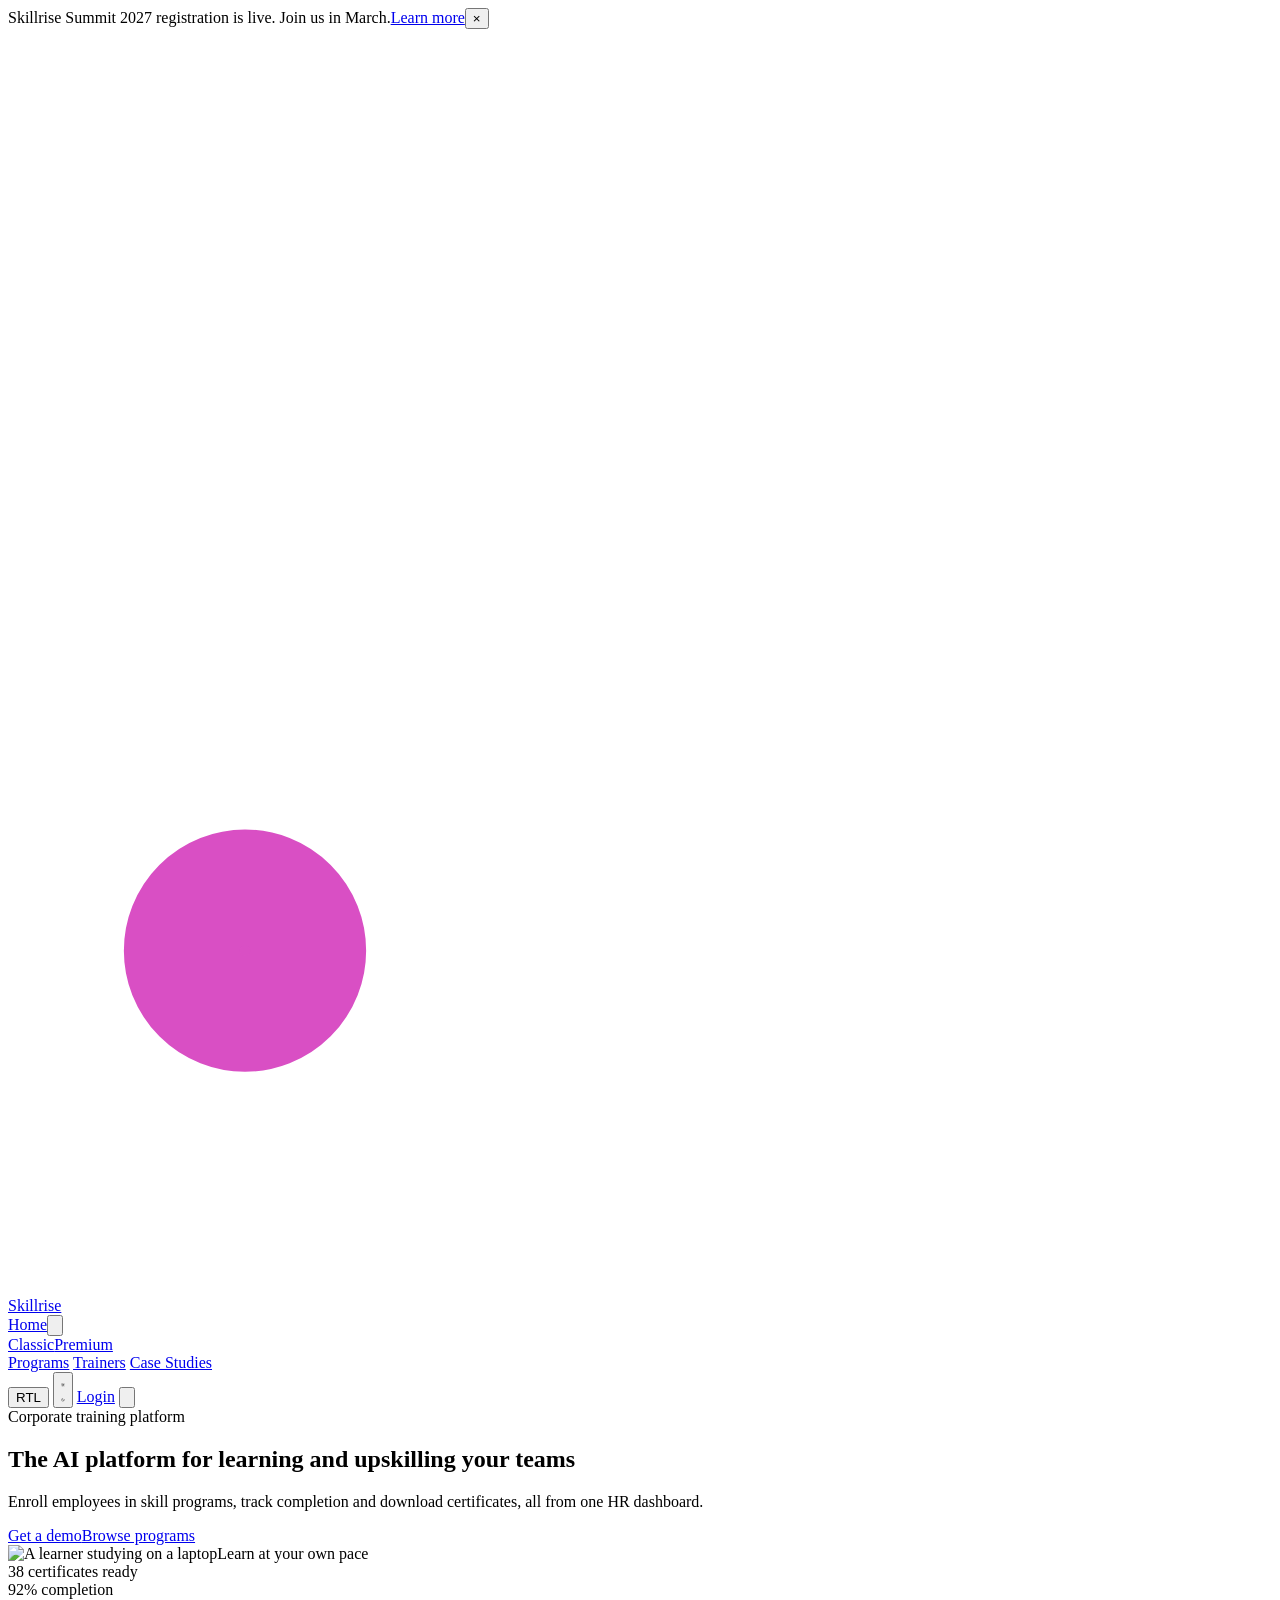
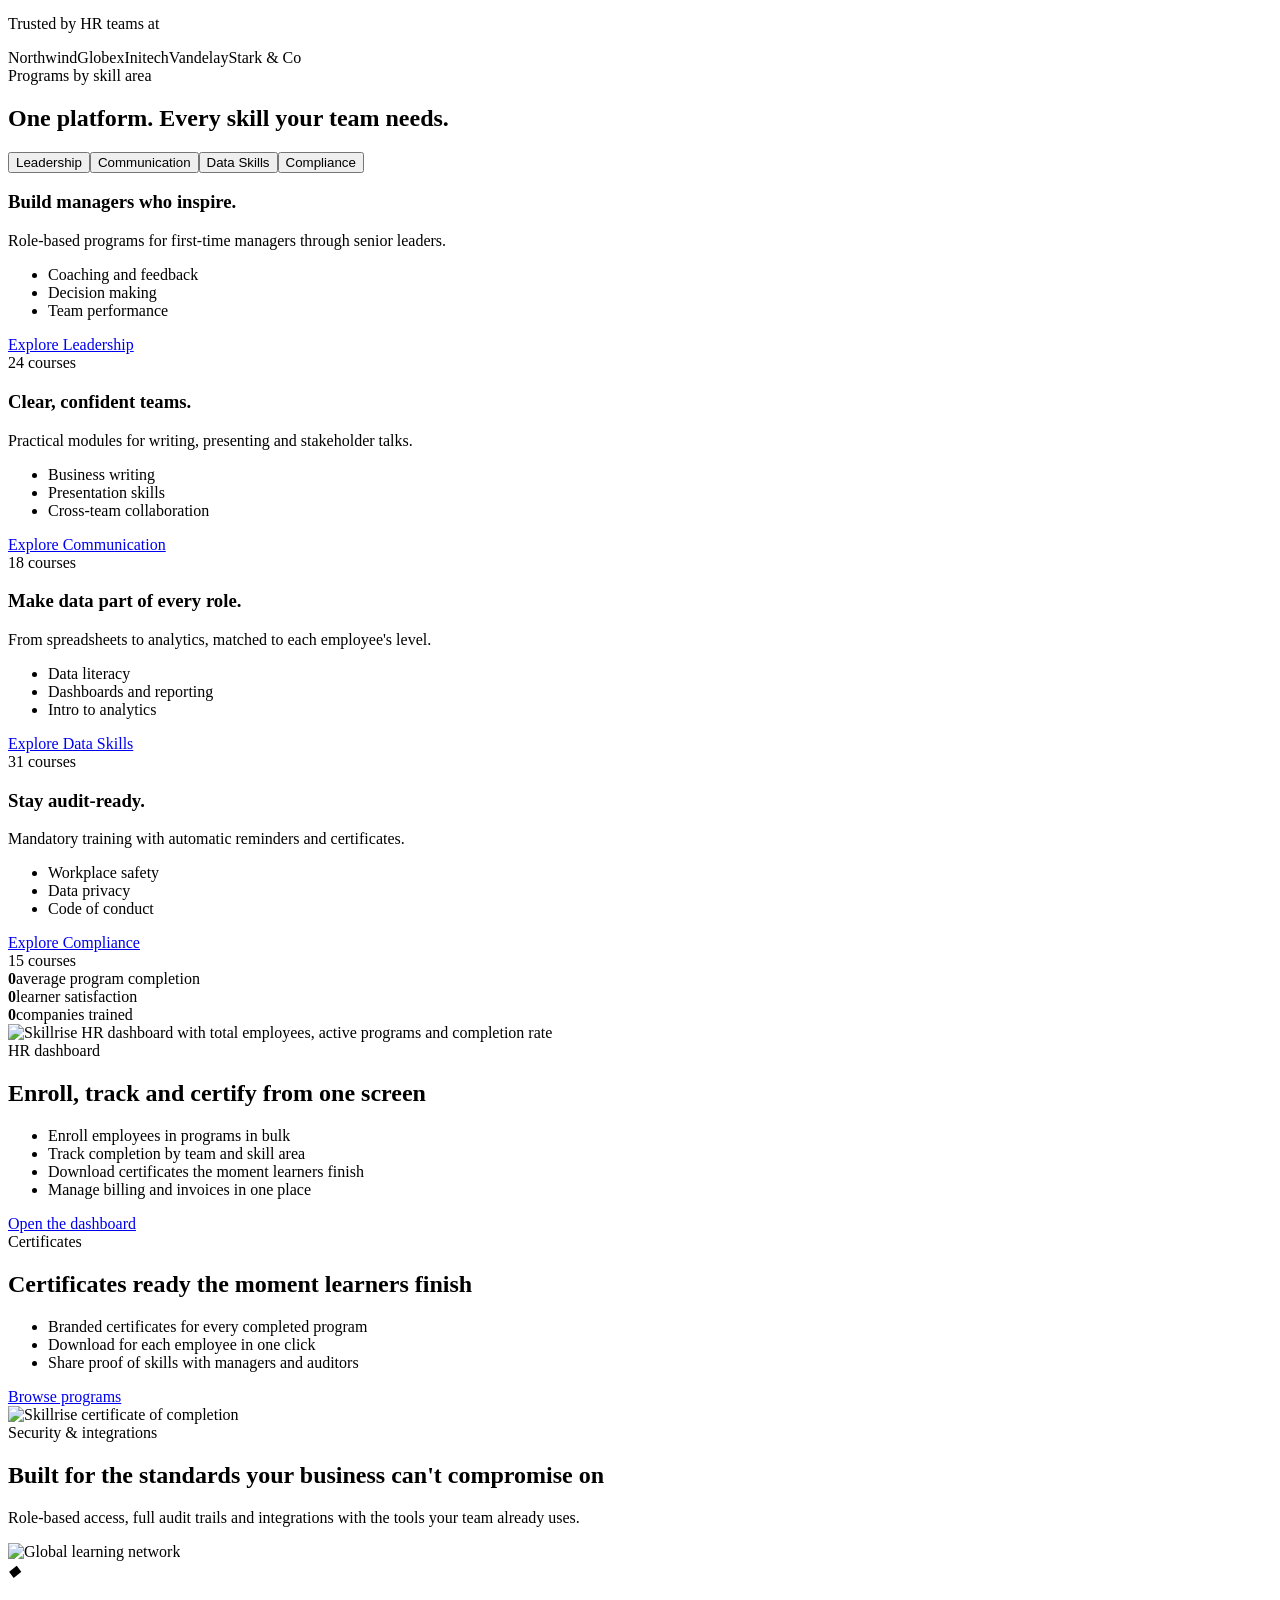
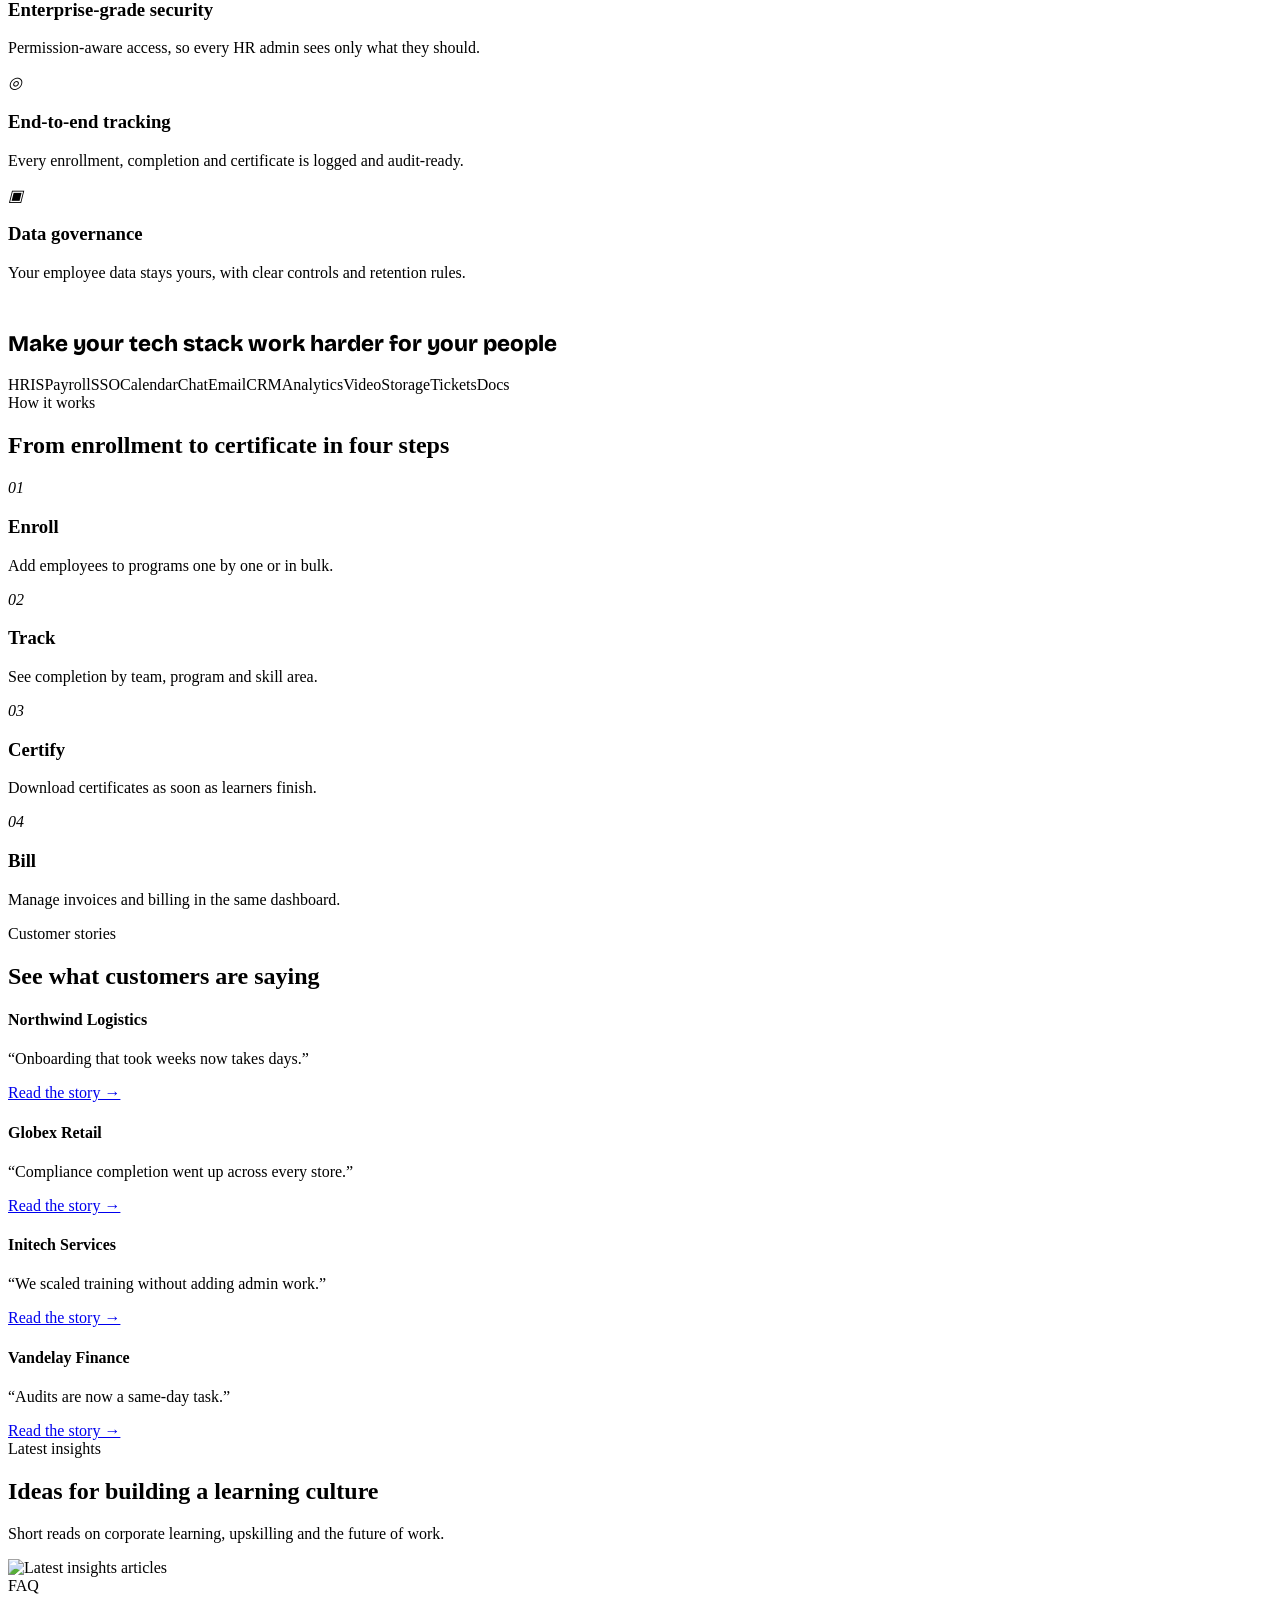
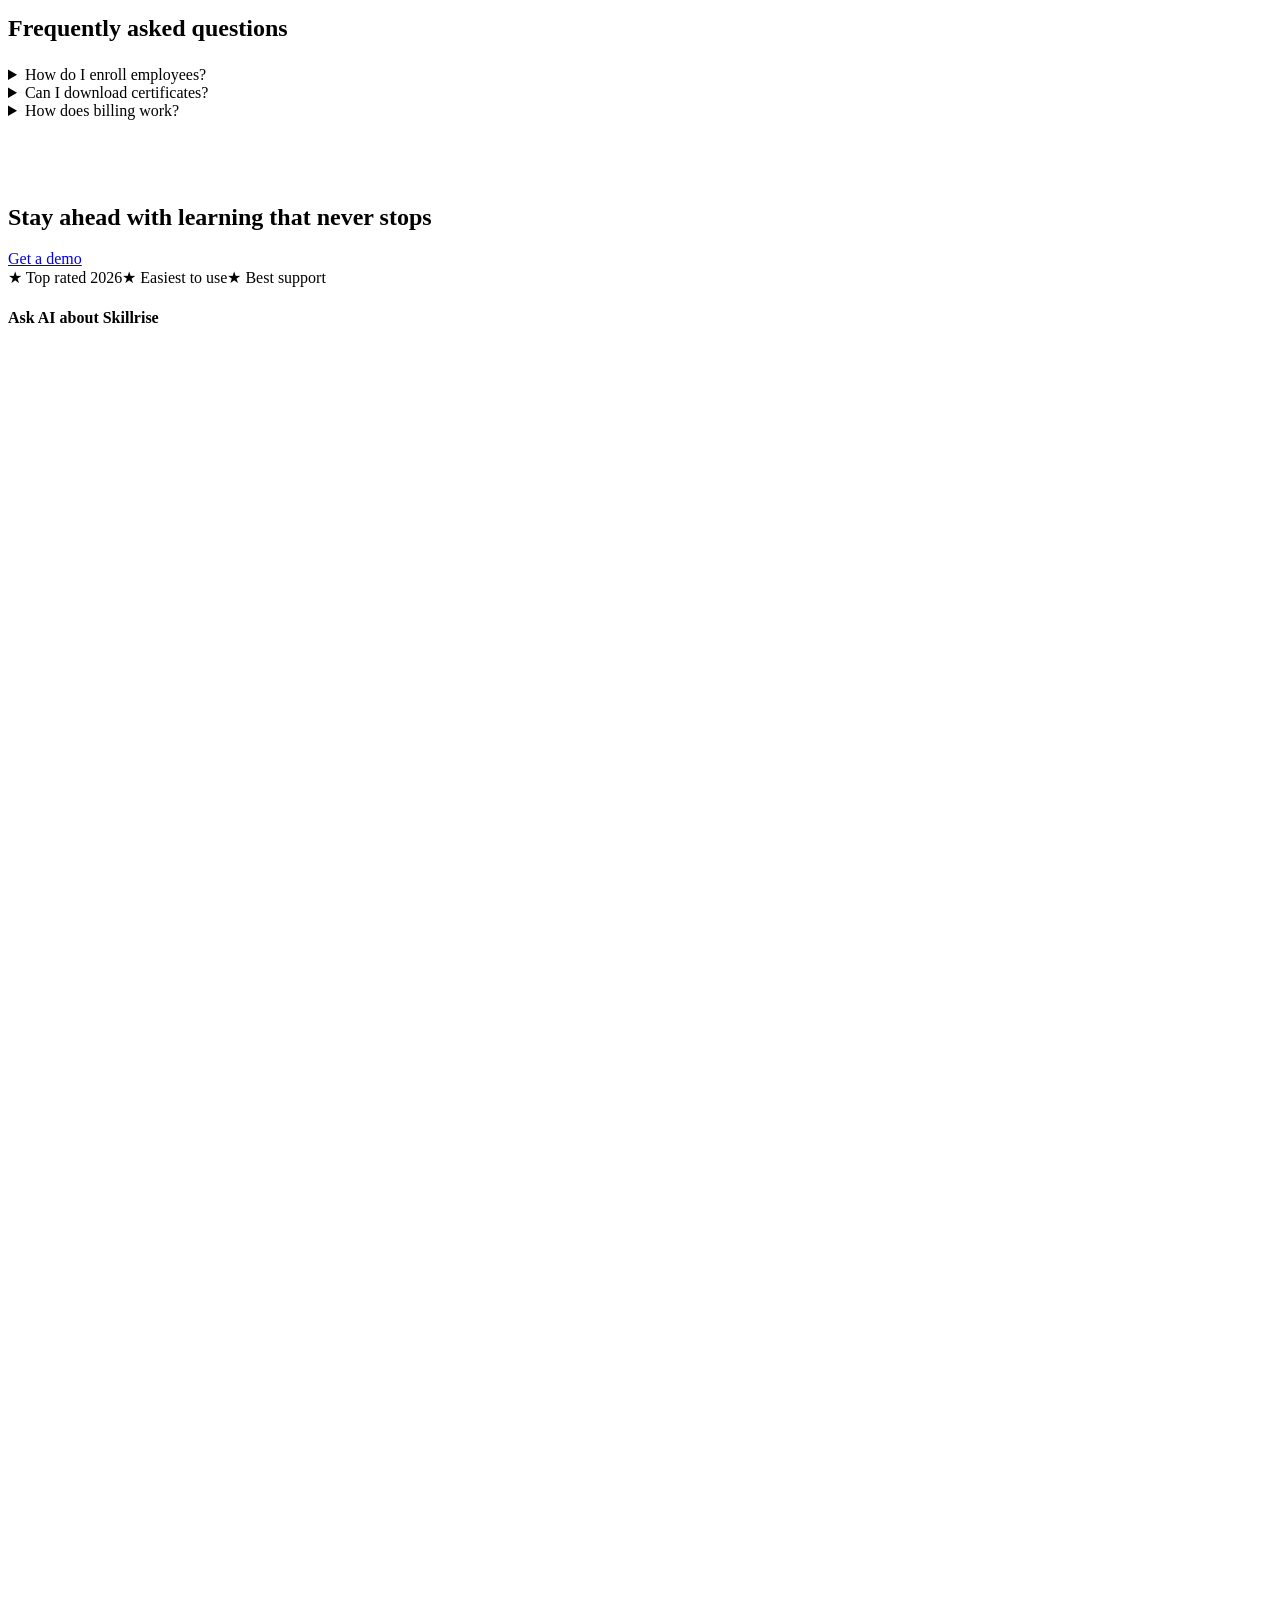
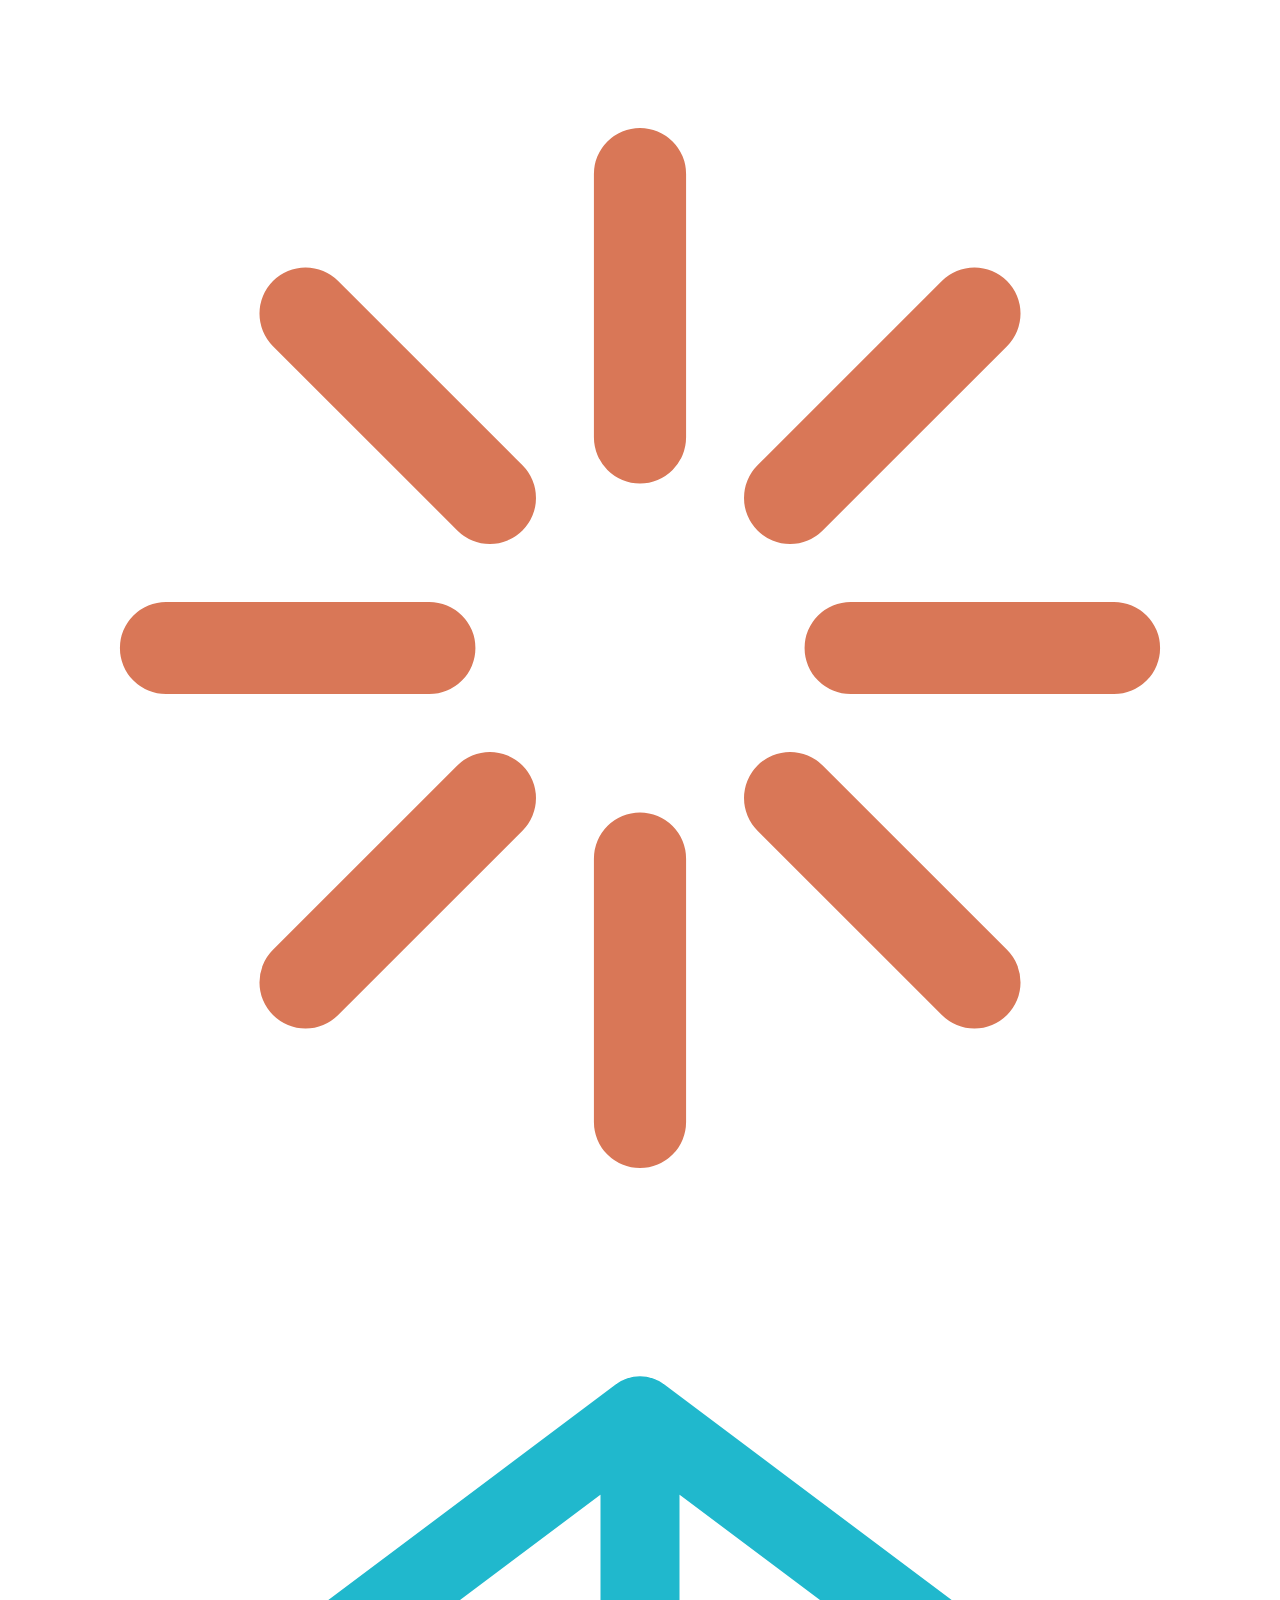
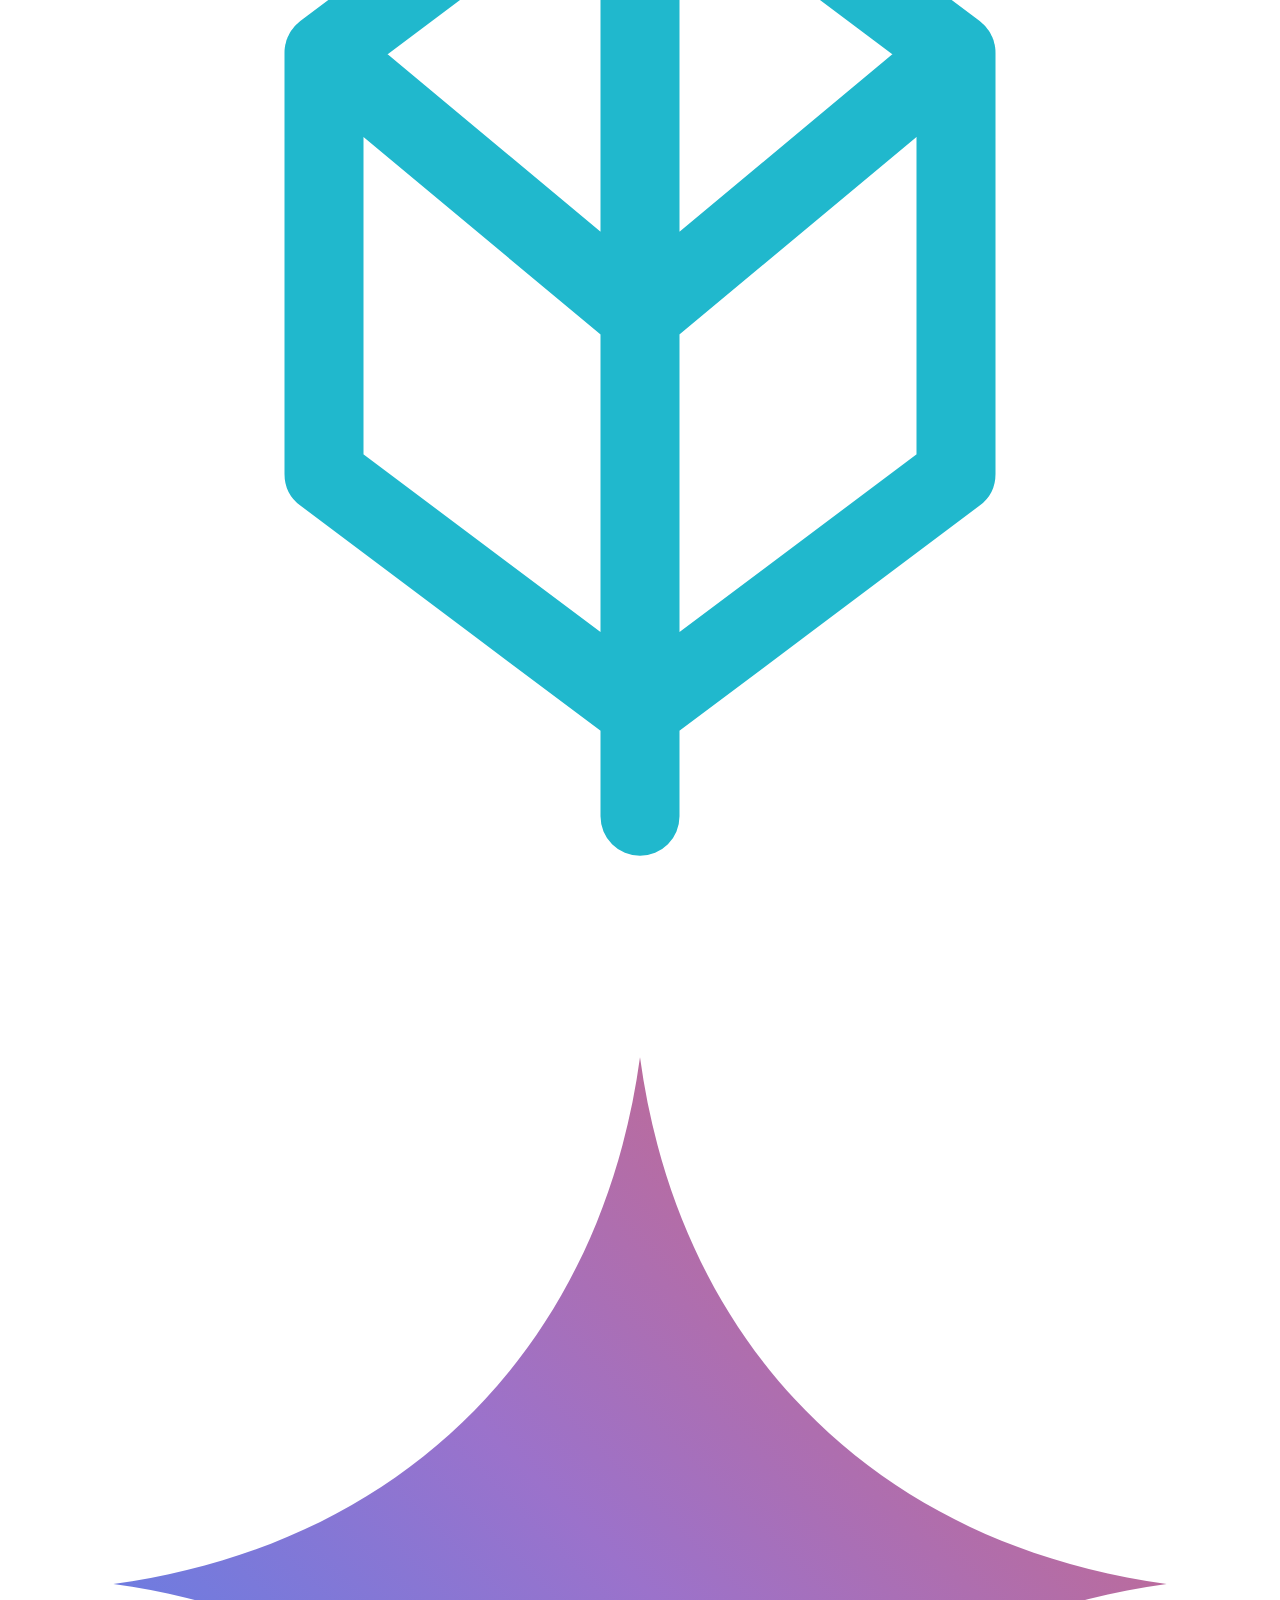
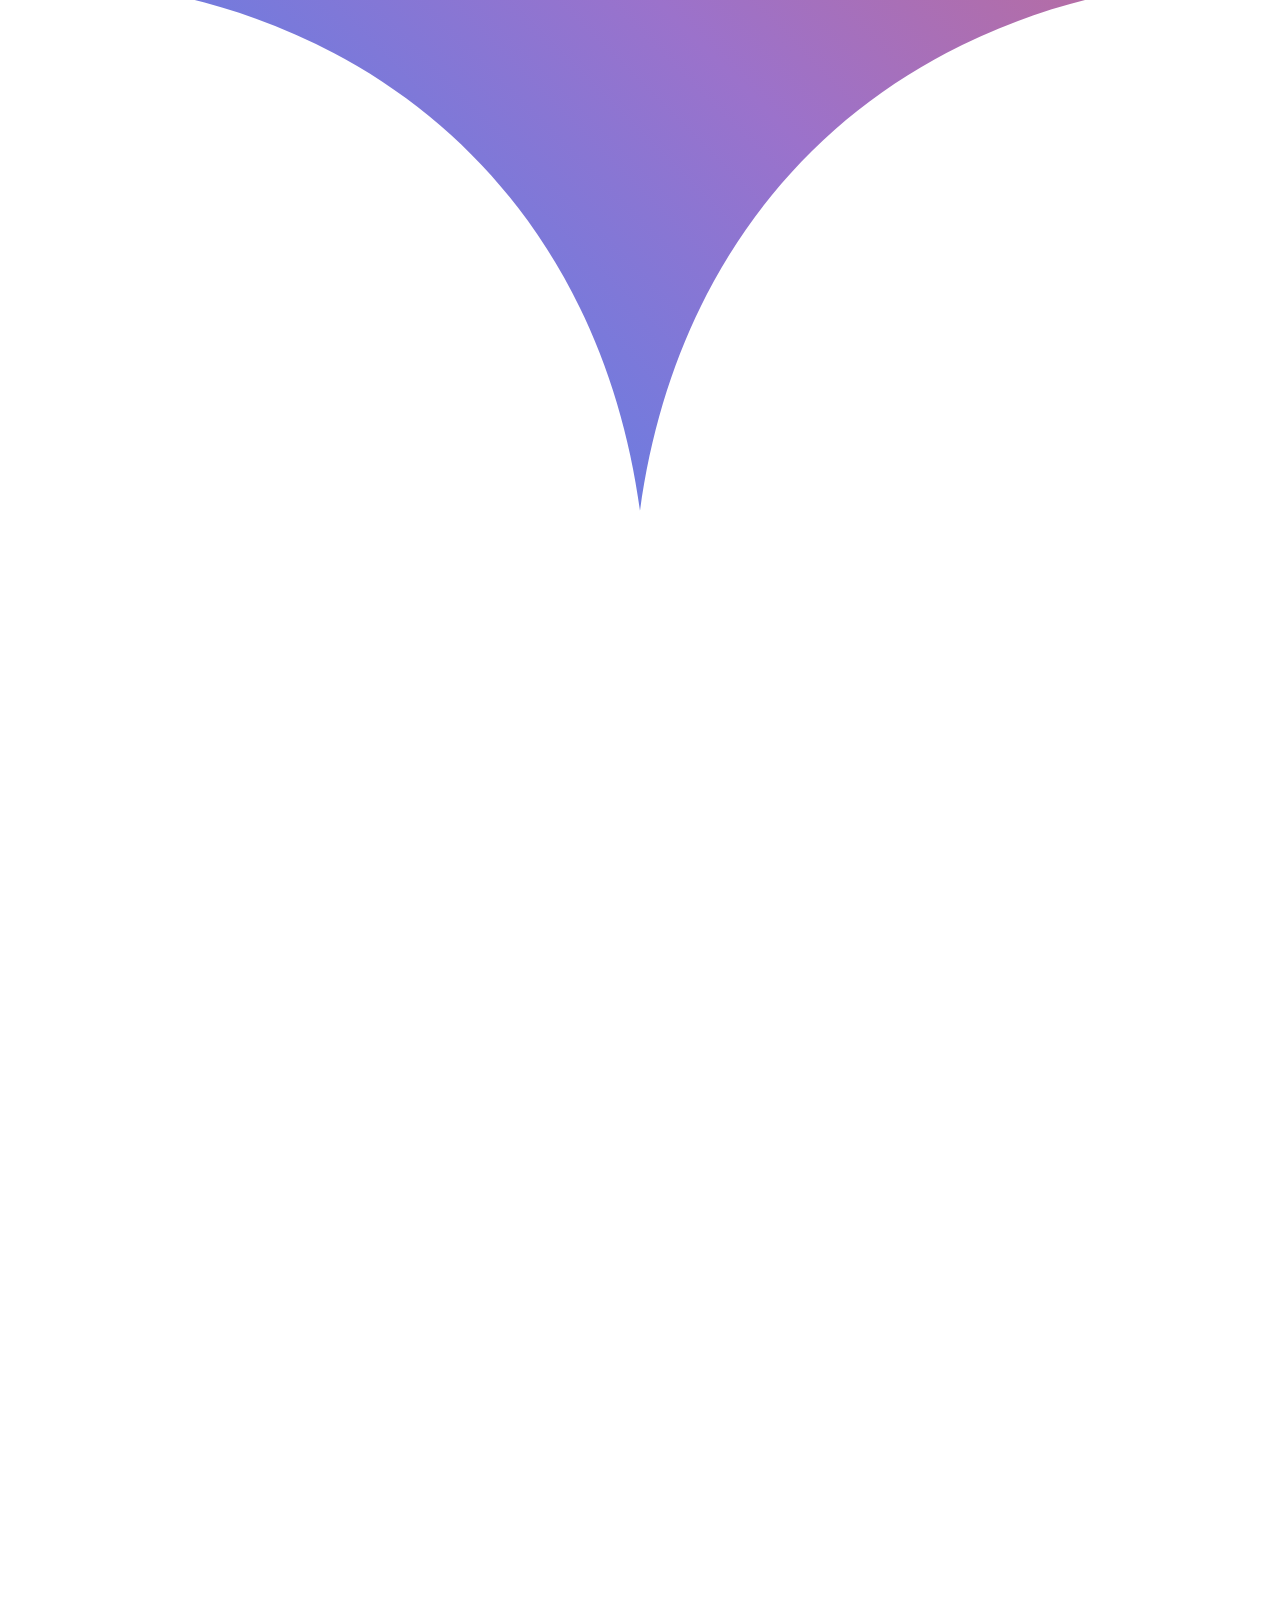
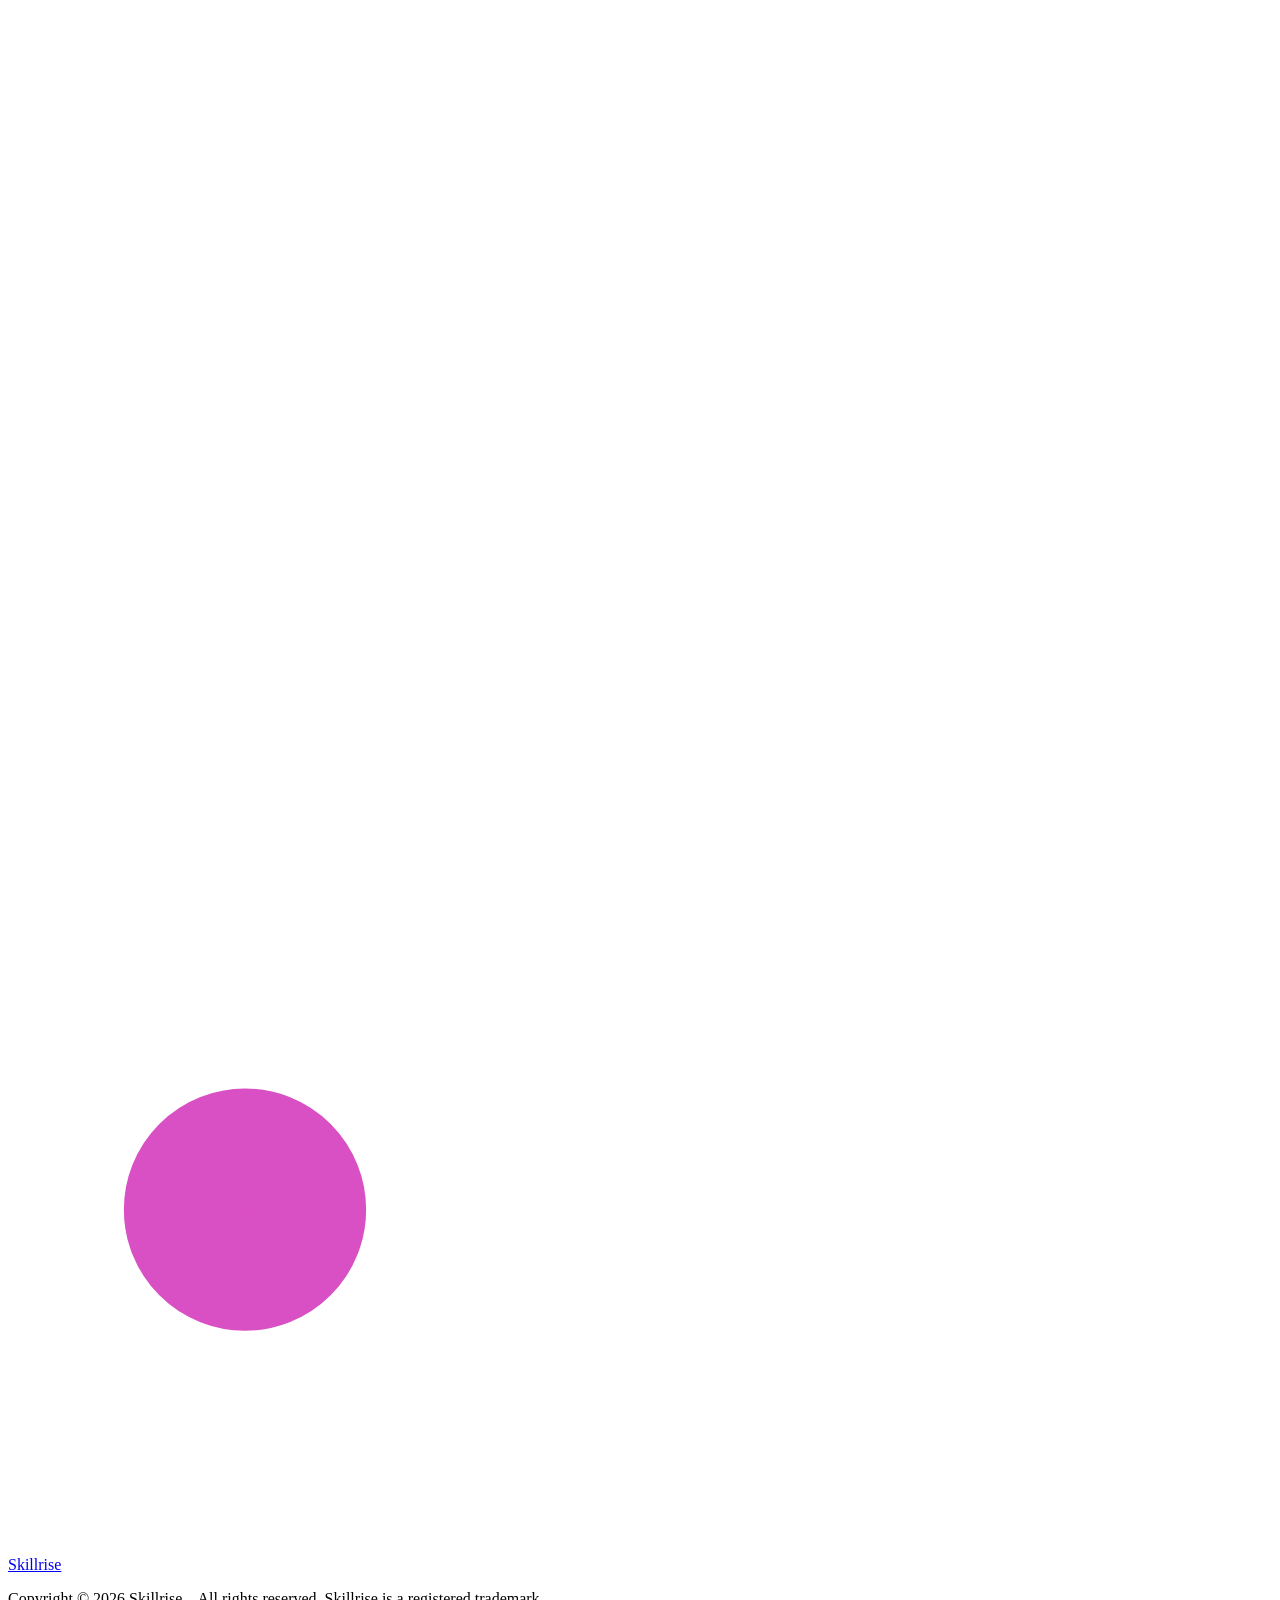
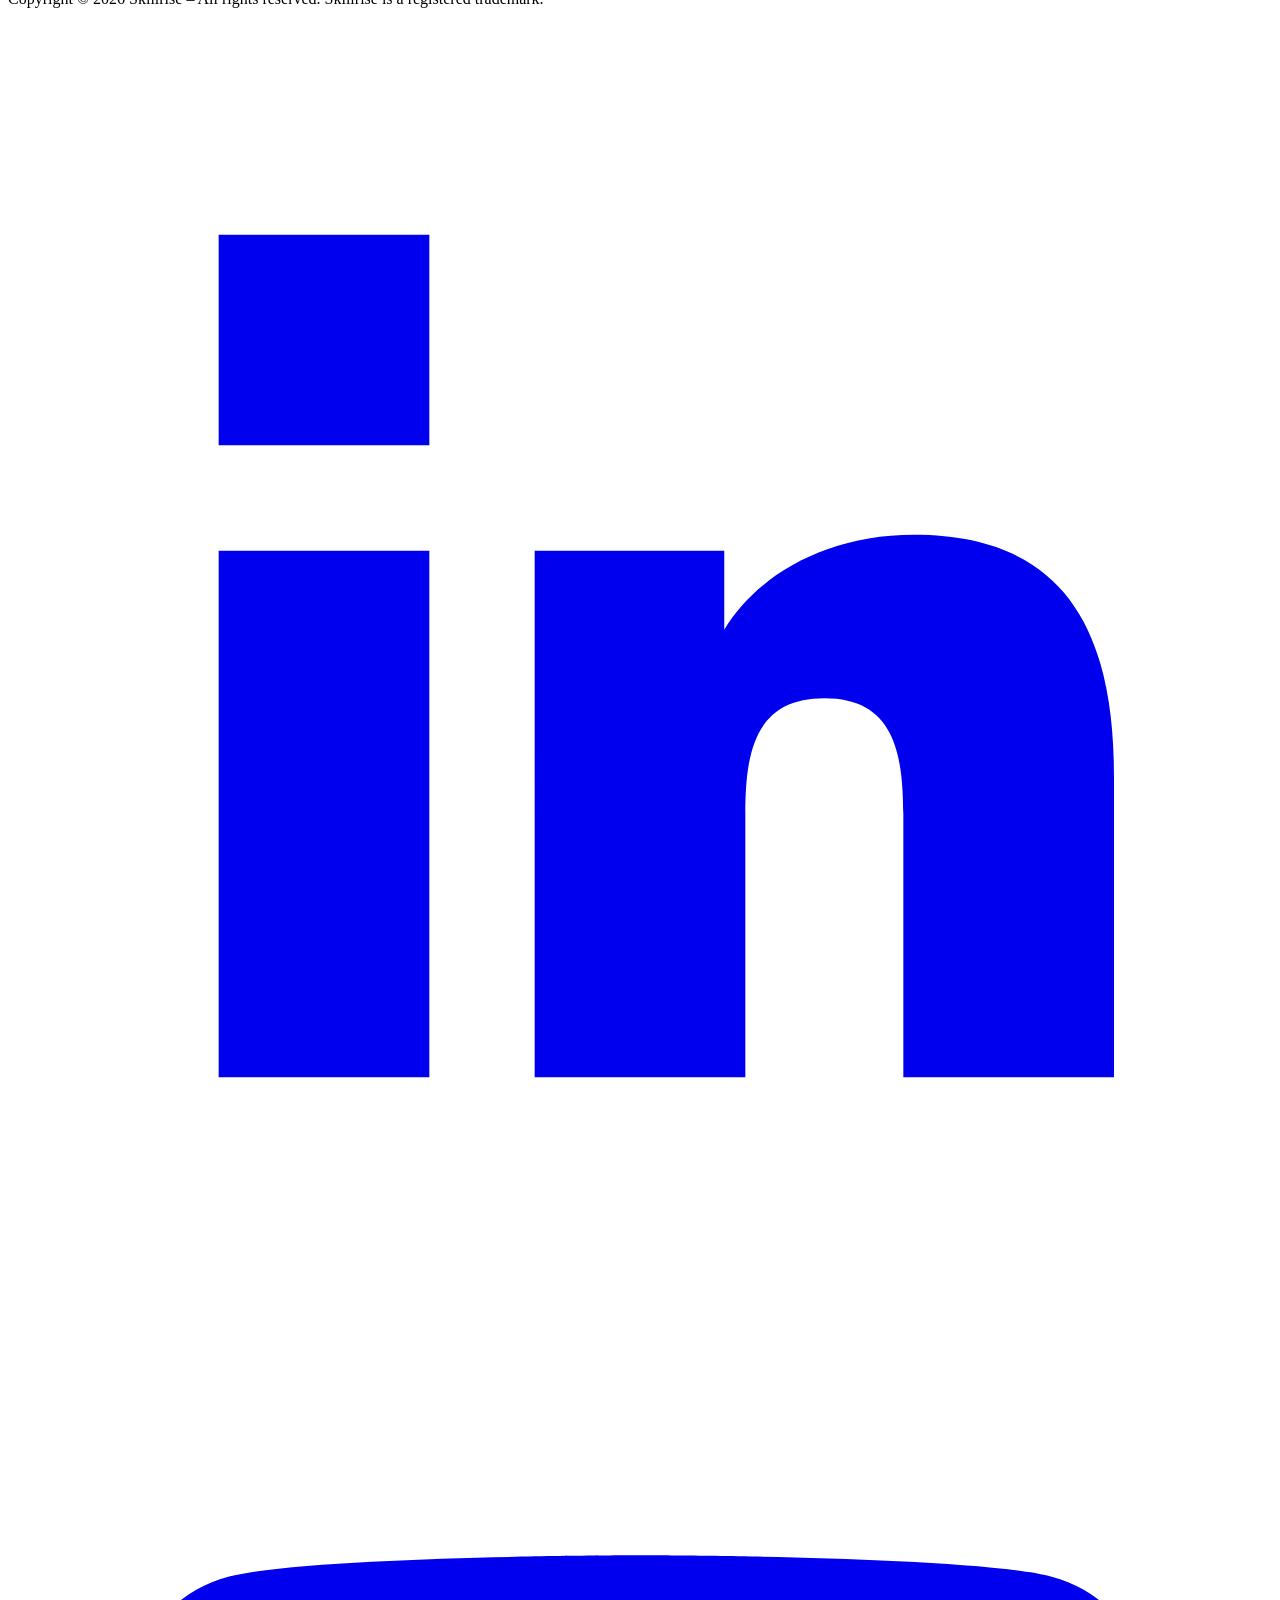
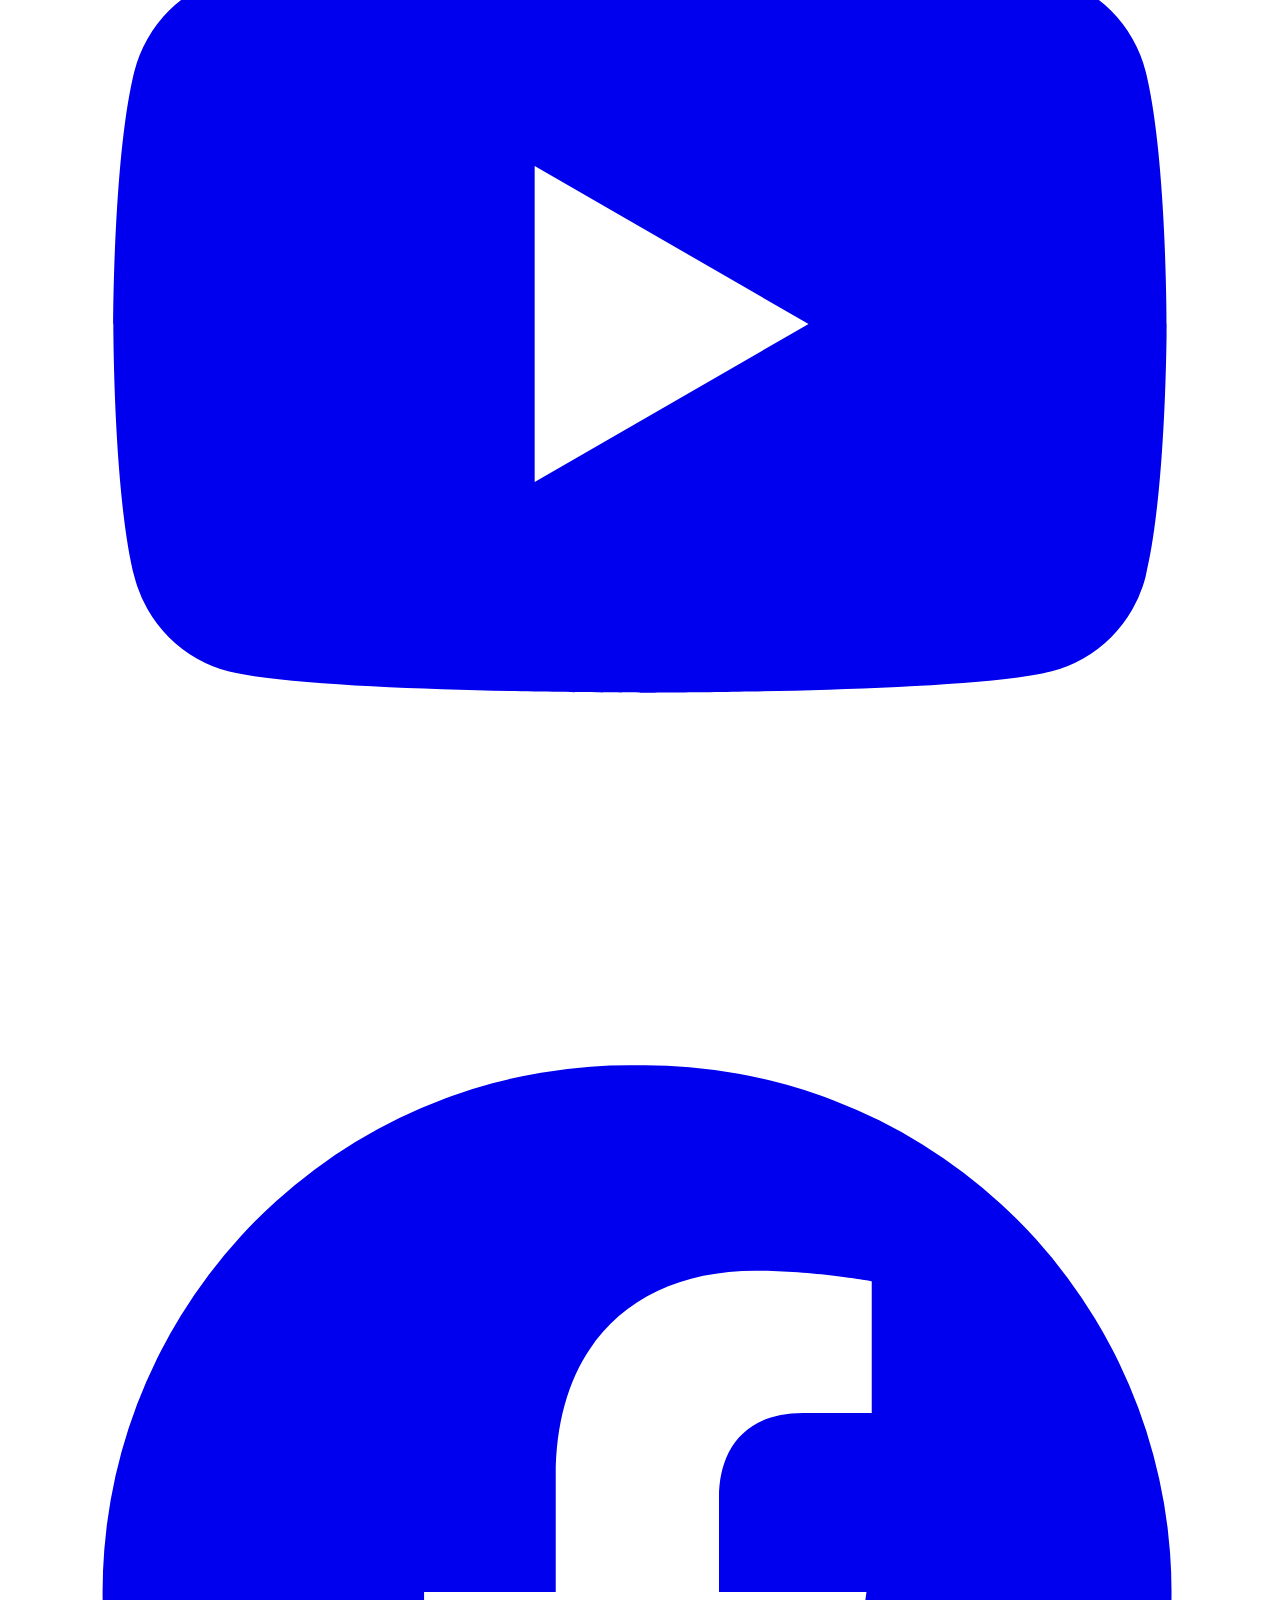
==== index.html @ c1cd97e8 "Add files via upload" ====
<!DOCTYPE html>
<html lang="en" dir="ltr">
<head>
<meta charset="utf-8">
<meta name="viewport" content="width=device-width, initial-scale=1, viewport-fit=cover">
<title>Skillrise – Classic</title>
<meta property="og:image" content="assets/img/skillrise-hero.jpg">
<meta property="og:title" content="Skillrise – Corporate training for HR teams">
<link href="https://fonts.googleapis.com/css2?family=Bricolage+Grotesque:wght@600;700;800&family=Figtree:wght@400;500;600;700&display=swap" rel="stylesheet">
<link rel="stylesheet" href="css/base.css">
<link rel="stylesheet" href="css/home1.css">
</head>
<body>
<div class="announce"><span>Skillrise Summit 2027 registration is live. Join us in March.</span><a href="#">Learn more</a><button aria-label="Dismiss announcement">×</button></div>
<header class="site-header">
  <div class="bar">
    <a class="brand" href="index.html" aria-label="Skillrise">
      <span class="logo"><svg viewBox="0 0 24 24" fill="none" stroke="#fff" stroke-width="2.4" stroke-linecap="round" stroke-linejoin="round" aria-hidden="true"><path d="M4 17l6-6 4 4 6-7M14.5 8H20v5.5"/><circle cx="4.5" cy="17.5" r="1.1" fill="#D94FC4" stroke="#D94FC4"/></svg></span>
      Skillrise
    </a>
    <nav id="nav" aria-label="Main">
      <div class="dd"><a href="index.html" aria-current="page">Home</a><button class="chev" id="ddBtn" aria-expanded="false" aria-controls="ddMenu" aria-label="Home pages"><svg viewBox="0 0 24 24" fill="none" stroke="currentColor" stroke-width="2" stroke-linecap="round" stroke-linejoin="round"><path d="M6 9l6 6 6-6"/></svg></button><div class="menu" id="ddMenu"><a href="index.html" aria-current="page">Classic</a><a href="premium.html">Premium</a></div></div>
      <a href="programs.html">Programs</a>
      <a href="trainers.html">Trainers</a>
      <a href="case-studies.html">Case Studies</a>
    </nav>
    <div class="tools">
      <button class="icon-btn" id="dir" aria-label="Toggle right-to-left layout">RTL</button>
      <button class="icon-btn" id="theme" aria-label="Toggle dark mode">
        <svg class="sun" viewBox="0 0 24 24" fill="none" stroke="currentColor" stroke-width="2" stroke-linecap="round"><circle cx="12" cy="12" r="4"/><path d="M12 2v2M12 20v2M4.9 4.9l1.4 1.4M17.7 17.7l1.4 1.4M2 12h2M20 12h2M4.9 19.1l1.4-1.4M17.7 6.3l1.4-1.4"/></svg>
        <svg class="moon" viewBox="0 0 24 24" fill="none" stroke="currentColor" stroke-width="2" stroke-linecap="round" stroke-linejoin="round"><path d="M21 12.8A9 9 0 1 1 11.2 3a7 7 0 0 0 9.8 9.8z"/></svg>
      </button>
      <a class="demo" href="login.html">Login</a>
      <button class="icon-btn menu-btn" id="menu" aria-label="Menu" aria-expanded="false"><svg viewBox="0 0 24 24" fill="none" stroke="currentColor" stroke-width="2" stroke-linecap="round"><path d="M4 7h16M4 12h16M4 17h16"/></svg></button>
    </div>
  </div>
</header>
<main class="h1" id="classic">
<section class="wrap hero">
 <div><span class="eyebrow reveal">Corporate training platform</span>
 <h1 class="h-title reveal" style="--d:.1s">The AI platform for learning and upskilling your teams</h1>
 <p class="h-sub reveal" style="--d:.2s">Enroll employees in skill programs, track completion and download certificates, all from one HR dashboard.</p>
 <div class="cta reveal" style="--d:.3s"><a class="demo" href="#demo">Get a demo</a><a class="btn-o" href="programs.html">Browse programs</a></div></div>
 <div class="art reveal" style="--d:.2s"><i class="orb o1"></i><i class="orb o2"></i>
  <div class="hframe"><img class="hero-img" src="assets/img/hero_learner.jpg" alt="A learner studying on a laptop" width="530" height="385"><span class="cap">Learn at your own pace</span></div><div class="chip">38 certificates ready</div><div class="chip c2">92% completion</div></div>
</section>
<section class="logos"><p>Trusted by HR teams at</p><div class="track"><span>Northwind</span><span>Globex</span><span>Initech</span><span>Vandelay</span><span>Stark & Co</span></div></section>
<section class="wrap sec" id="skills"><span class="eyebrow reveal">Programs by skill area</span><h2 class="h-title reveal">One platform. Every skill your team needs.</h2>
 <div class="tabs-h reveal" role="tablist"><button role="tab" aria-selected="true">Leadership</button><button role="tab" aria-selected="false">Communication</button><button role="tab" aria-selected="false">Data Skills</button><button role="tab" aria-selected="false">Compliance</button></div><div class="panel on" role="tabpanel"><div><h3>Build managers who inspire.</h3><p>Role-based programs for first-time managers through senior leaders.</p><ul><li>Coaching and feedback</li><li>Decision making</li><li>Team performance</li></ul><a class="btn-o" href="programs.html">Explore Leadership</a></div><div class="vis">24 courses</div></div><div class="panel" role="tabpanel"><div><h3>Clear, confident teams.</h3><p>Practical modules for writing, presenting and stakeholder talks.</p><ul><li>Business writing</li><li>Presentation skills</li><li>Cross-team collaboration</li></ul><a class="btn-o" href="programs.html">Explore Communication</a></div><div class="vis">18 courses</div></div><div class="panel" role="tabpanel"><div><h3>Make data part of every role.</h3><p>From spreadsheets to analytics, matched to each employee's level.</p><ul><li>Data literacy</li><li>Dashboards and reporting</li><li>Intro to analytics</li></ul><a class="btn-o" href="programs.html">Explore Data Skills</a></div><div class="vis">31 courses</div></div><div class="panel" role="tabpanel"><div><h3>Stay audit-ready.</h3><p>Mandatory training with automatic reminders and certificates.</p><ul><li>Workplace safety</li><li>Data privacy</li><li>Code of conduct</li></ul><a class="btn-o" href="programs.html">Explore Compliance</a></div><div class="vis">15 courses</div></div></section>
<section class="stats"><div class="wrap">
 <div class="stat reveal"><b data-count="92" data-suf="%">0</b><span>average program completion</span></div>
 <div class="stat reveal" style="--d:.1s"><b data-count="4.6" data-suf="/5">0</b><span>learner satisfaction</span></div>
 <div class="stat reveal" style="--d:.2s"><b data-count="1000" data-suf="+">0</b><span>companies trained</span></div></div></section>
<section class="wrap sec split"><div class="reveal"><img class="fig" src="assets/img/skillrise-hr-dashboard.jpg" alt="Skillrise HR dashboard with total employees, active programs and completion rate" width="777" height="380" loading="lazy"></div><div><span class="eyebrow reveal">HR dashboard</span><h2 class="h-title reveal">Enroll, track and certify from one screen</h2><div class="reveal"><ul class="ticks"><li>Enroll employees in programs in bulk</li><li>Track completion by team and skill area</li><li>Download certificates the moment learners finish</li><li>Manage billing and invoices in one place</li></ul><a class="btn-o" href="#login">Open the dashboard</a></div></div></section>
<section class="wrap sec split"><div><span class="eyebrow reveal">Certificates</span><h2 class="h-title reveal">Certificates ready the moment learners finish</h2><div class="reveal"><ul class="ticks"><li>Branded certificates for every completed program</li><li>Download for each employee in one click</li><li>Share proof of skills with managers and auditors</li></ul><a class="btn-o" href="#programs">Browse programs</a></div></div><div class="reveal" style="--d:.15s"><img class="fig" src="assets/img/completion-certificate.jpg" alt="Skillrise certificate of completion" width="397" height="252" loading="lazy"></div></section>
<section class="wrap sec"><div class="split"><div><span class="eyebrow reveal">Security &amp; integrations</span><h2 class="h-title reveal">Built for the standards your business can't compromise on</h2><p class="h-sub reveal">Role-based access, full audit trails and integrations with the tools your team already uses.</p></div><div class="reveal" style="--d:.15s"><img class="fig" src="assets/img/global-learning-network.jpg" alt="Global learning network" width="474" height="295" loading="lazy"></div></div>
<div class="feats"><div class="feat reveal"><i>◆</i><h3>Enterprise-grade security</h3><p>Permission-aware access, so every HR admin sees only what they should.</p></div><div class="feat reveal" style="--d:.1s"><i>◎</i><h3>End-to-end tracking</h3><p>Every enrollment, completion and certificate is logged and audit-ready.</p></div><div class="feat reveal" style="--d:.2s"><i>▣</i><h3>Data governance</h3><p>Your employee data stays yours, with clear controls and retention rules.</p></div></div>
<h3 class="reveal" style="margin-block:3rem 1.2rem;font:800 1.4rem 'Bricolage Grotesque',sans-serif">Make your tech stack work harder for your people</h3><div class="tiles"><span class="reveal" style="--d:0.0s">HRIS</span><span class="reveal" style="--d:0.05s">Payroll</span><span class="reveal" style="--d:0.1s">SSO</span><span class="reveal" style="--d:0.15000000000000002s">Calendar</span><span class="reveal" style="--d:0.2s">Chat</span><span class="reveal" style="--d:0.25s">Email</span><span class="reveal" style="--d:0.30000000000000004s">CRM</span><span class="reveal" style="--d:0.35000000000000003s">Analytics</span><span class="reveal" style="--d:0.4s">Video</span><span class="reveal" style="--d:0.45s">Storage</span><span class="reveal" style="--d:0.5s">Tickets</span><span class="reveal" style="--d:0.55s">Docs</span></div></section>
<section class="wrap sec"><span class="eyebrow reveal">How it works</span><h2 class="h-title reveal">From enrollment to certificate in four steps</h2><div class="steps"><div class="step reveal" style="--d:0.0s"><i>01</i><h3>Enroll</h3><p>Add employees to programs one by one or in bulk.</p></div><div class="step reveal" style="--d:0.1s"><i>02</i><h3>Track</h3><p>See completion by team, program and skill area.</p></div><div class="step reveal" style="--d:0.2s"><i>03</i><h3>Certify</h3><p>Download certificates as soon as learners finish.</p></div><div class="step reveal" style="--d:0.30000000000000004s"><i>04</i><h3>Bill</h3><p>Manage invoices and billing in the same dashboard.</p></div></div></section>
<section class="wrap sec"><span class="eyebrow reveal">Customer stories</span><h2 class="h-title reveal">See what customers are saying</h2><div class="stories reveal"><article tabindex="0" style="--a:#1B1B8F;--b:#7B2FE0"><h4>Northwind Logistics</h4><p>“Onboarding that took weeks now takes days.”</p><a href="case-studies.html">Read the story →</a></article><article tabindex="0" style="--a:#4A1884;--b:#D94FC4"><h4>Globex Retail</h4><p>“Compliance completion went up across every store.”</p><a href="case-studies.html">Read the story →</a></article><article tabindex="0" style="--a:#0B0B4A;--b:#1B1B8F"><h4>Initech Services</h4><p>“We scaled training without adding admin work.”</p><a href="case-studies.html">Read the story →</a></article><article tabindex="0" style="--a:#7B2FE0;--b:#D94FC4"><h4>Vandelay Finance</h4><p>“Audits are now a same-day task.”</p><a href="case-studies.html">Read the story →</a></article></div></section>
<section class="wrap sec split"><div><span class="eyebrow reveal">Latest insights</span><h2 class="h-title reveal">Ideas for building a learning culture</h2><p class="h-sub reveal">Short reads on corporate learning, upskilling and the future of work.</p></div><div class="reveal" style="--d:.15s"><img class="fig" src="assets/img/learning_insights.jpg" alt="Latest insights articles" width="488" height="260" loading="lazy"></div></section>
<section class="wrap" style="padding-block-end:4rem"><span class="eyebrow reveal">FAQ</span><h2 class="h-title reveal" style="margin-block-end:1.5rem">Frequently asked questions</h2><details class="reveal"><summary>How do I enroll employees?</summary><p>Choose a program, select people or upload a list, and they are enrolled instantly.</p></details><details class="reveal"><summary>Can I download certificates?</summary><p>Yes. Each completed program has a certificate you can download from the dashboard.</p></details><details class="reveal"><summary>How does billing work?</summary><p>Review invoices, payment details and usage under the billing section of your HR account.</p></details></section>
<section class="wrap"><div class="final reveal"><h2 class="h-title">Stay ahead with learning that never stops</h2><a class="demo" href="#demo">Get a demo</a><div class="badges"><span>★ Top rated 2026</span><span>★ Easiest to use</span><span>★ Best support</span></div></div></section>
</main>
<footer class="site-footer">
  <div class="ai">
    <h4>Ask AI about Skillrise</h4>
    <div>
      <a href="https://chatgpt.com/?q=Tell%20me%20about%20Skillrise%2C%20the%20corporate%20training%20platform%20for%20HR%20teams" target="_blank" rel="noopener" aria-label="Ask ChatGPT about Skillrise"><svg viewBox="0 0 48 48" fill="none" stroke="#fff" stroke-width="3" stroke-linejoin="round"><path d="M24 5l15 8.5v17L24 39 9 30.5v-17z"/><circle cx="24" cy="22" r="6"/></svg></a>
      <a href="https://claude.ai/new?q=Tell%20me%20about%20Skillrise%2C%20the%20corporate%20training%20platform%20for%20HR%20teams" target="_blank" rel="noopener" aria-label="Ask Claude about Skillrise"><svg viewBox="0 0 48 48" fill="none" stroke="#D97757" stroke-width="3.5" stroke-linecap="round"><path d="M24 6v10M24 32v10M6 24h10M32 24h10M11.3 11.3l7 7M29.7 29.7l7 7M36.7 11.3l-7 7M18.3 29.7l-7 7"/></svg></a>
      <a href="https://www.perplexity.ai/search?q=Tell%20me%20about%20Skillrise%2C%20the%20corporate%20training%20platform%20for%20HR%20teams" target="_blank" rel="noopener" aria-label="Ask Perplexity about Skillrise"><svg viewBox="0 0 48 48" fill="none" stroke="#20B8CD" stroke-width="3" stroke-linejoin="round" stroke-linecap="round"><path d="M24 5v38M12 14l12 10 12-10M12 14v16l12 9 12-9V14M12 14L24 5l12 9"/></svg></a>
      <a href="https://gemini.google.com/app" target="_blank" rel="noopener" aria-label="Ask Gemini about Skillrise"><svg viewBox="0 0 48 48"><defs><linearGradient id="gm" x1="0" y1="1" x2="1" y2="0"><stop offset="0" stop-color="#4285F4"/><stop offset=".5" stop-color="#9B72CB"/><stop offset="1" stop-color="#D96570"/></linearGradient></defs><path fill="url(#gm)" d="M24 4C25.5 15 33 22.5 44 24 33 25.5 25.5 33 24 44 22.5 33 15 25.5 4 24 15 22.5 22.5 15 24 4z"/></svg></a>
      <a href="https://grok.com/?q=Tell%20me%20about%20Skillrise%2C%20the%20corporate%20training%20platform%20for%20HR%20teams" target="_blank" rel="noopener" aria-label="Ask Grok about Skillrise"><svg viewBox="0 0 48 48" fill="none" stroke="#fff" stroke-width="3" stroke-linecap="round"><circle cx="24" cy="24" r="12"/><path d="M38 10L10 38"/></svg></a>
    </div>
  </div>
  <div class="foot">
    <div>
      <a class="brand" href="index.html" aria-label="Skillrise">
        <span class="logo"><svg viewBox="0 0 24 24" fill="none" stroke="#fff" stroke-width="2.4" stroke-linecap="round" stroke-linejoin="round" aria-hidden="true"><path d="M4 17l6-6 4 4 6-7M14.5 8H20v5.5"/><circle cx="4.5" cy="17.5" r="1.1" fill="#D94FC4" stroke="#D94FC4"/></svg></span>
        Skillrise
      </a>
      <p class="copy">Copyright © 2026 Skillrise – All rights reserved. Skillrise is a registered trademark.</p>
      <div class="social">
        <a href="#" aria-label="LinkedIn"><svg viewBox="0 0 24 24" fill="currentColor"><path d="M4 4h4v4H4zM4 10h4v10H4zM10 10h3.6v1.5c.6-1 1.9-1.8 3.6-1.8 3 0 3.8 2 3.8 4.6V20h-4v-5c0-1.2-.2-2.2-1.5-2.2S14 13.8 14 15v5h-4z"/></svg></a>
        <a href="#" aria-label="YouTube"><svg viewBox="0 0 24 24" fill="currentColor"><path d="M21.6 7.2a2.5 2.5 0 0 0-1.8-1.8C18.2 5 12 5 12 5s-6.2 0-7.8.4A2.5 2.5 0 0 0 2.4 7.2C2 8.8 2 12 2 12s0 3.2.4 4.8a2.5 2.5 0 0 0 1.8 1.8C5.8 19 12 19 12 19s6.2 0 7.8-.4a2.5 2.5 0 0 0 1.8-1.8c.4-1.6.4-4.8.4-4.8s0-3.2-.4-4.8zM10 15V9l5.2 3z"/></svg></a>
        <a href="#" aria-label="Facebook"><svg viewBox="0 0 24 24" fill="currentColor"><path d="M12 2a10 10 0 0 0-1.6 19.9v-7H7.9V12h2.5V9.8c0-2.5 1.5-3.9 3.8-3.9 1.1 0 2.2.2 2.2.2v2.5h-1.3c-1.2 0-1.6.8-1.6 1.6V12h2.8l-.4 2.9h-2.4v7A10 10 0 0 0 12 2z"/></svg></a>
        <a href="#" aria-label="Instagram"><svg viewBox="0 0 24 24" fill="currentColor"><rect x="3" y="3" width="18" height="18" rx="5" fill="none" stroke="currentColor" stroke-width="2"/><circle cx="12" cy="12" r="4" fill="none" stroke="currentColor" stroke-width="2"/><circle cx="17.5" cy="6.5" r="1.2"/></svg></a>
        <a href="#" aria-label="WhatsApp"><svg viewBox="0 0 24 24" fill="currentColor"><path d="M3.5 20.5l1.3-4.3A8.5 8.5 0 1 1 8 19.3z" fill="none" stroke="currentColor" stroke-width="2" stroke-linejoin="round"/><path d="M9 8.5c.3 2.8 2.7 5.2 5.5 5.5l1.2-1.3-2-1-.8.7c-.9-.4-1.6-1.1-2-2l.7-.8-1-2z"/></svg></a>
      </div>
      <ul class="legal" id="legal"></ul>
    </div>
    <div><h4>Platform</h4><ul id="c1"></ul><h4>Industries</h4><ul id="c1b"></ul></div>
    <div><h4>Programs</h4><ul id="c2"></ul></div>
    <div><h4>Resources</h4><ul id="c3"></ul><h4>About</h4><ul id="c3b"></ul></div>
    <div><h4>Support</h4><ul id="c4"></ul></div>
  </div>
</footer>
<script src="js/common.js"></script>
<script src="js/home1.js"></script>
</body>
</html>
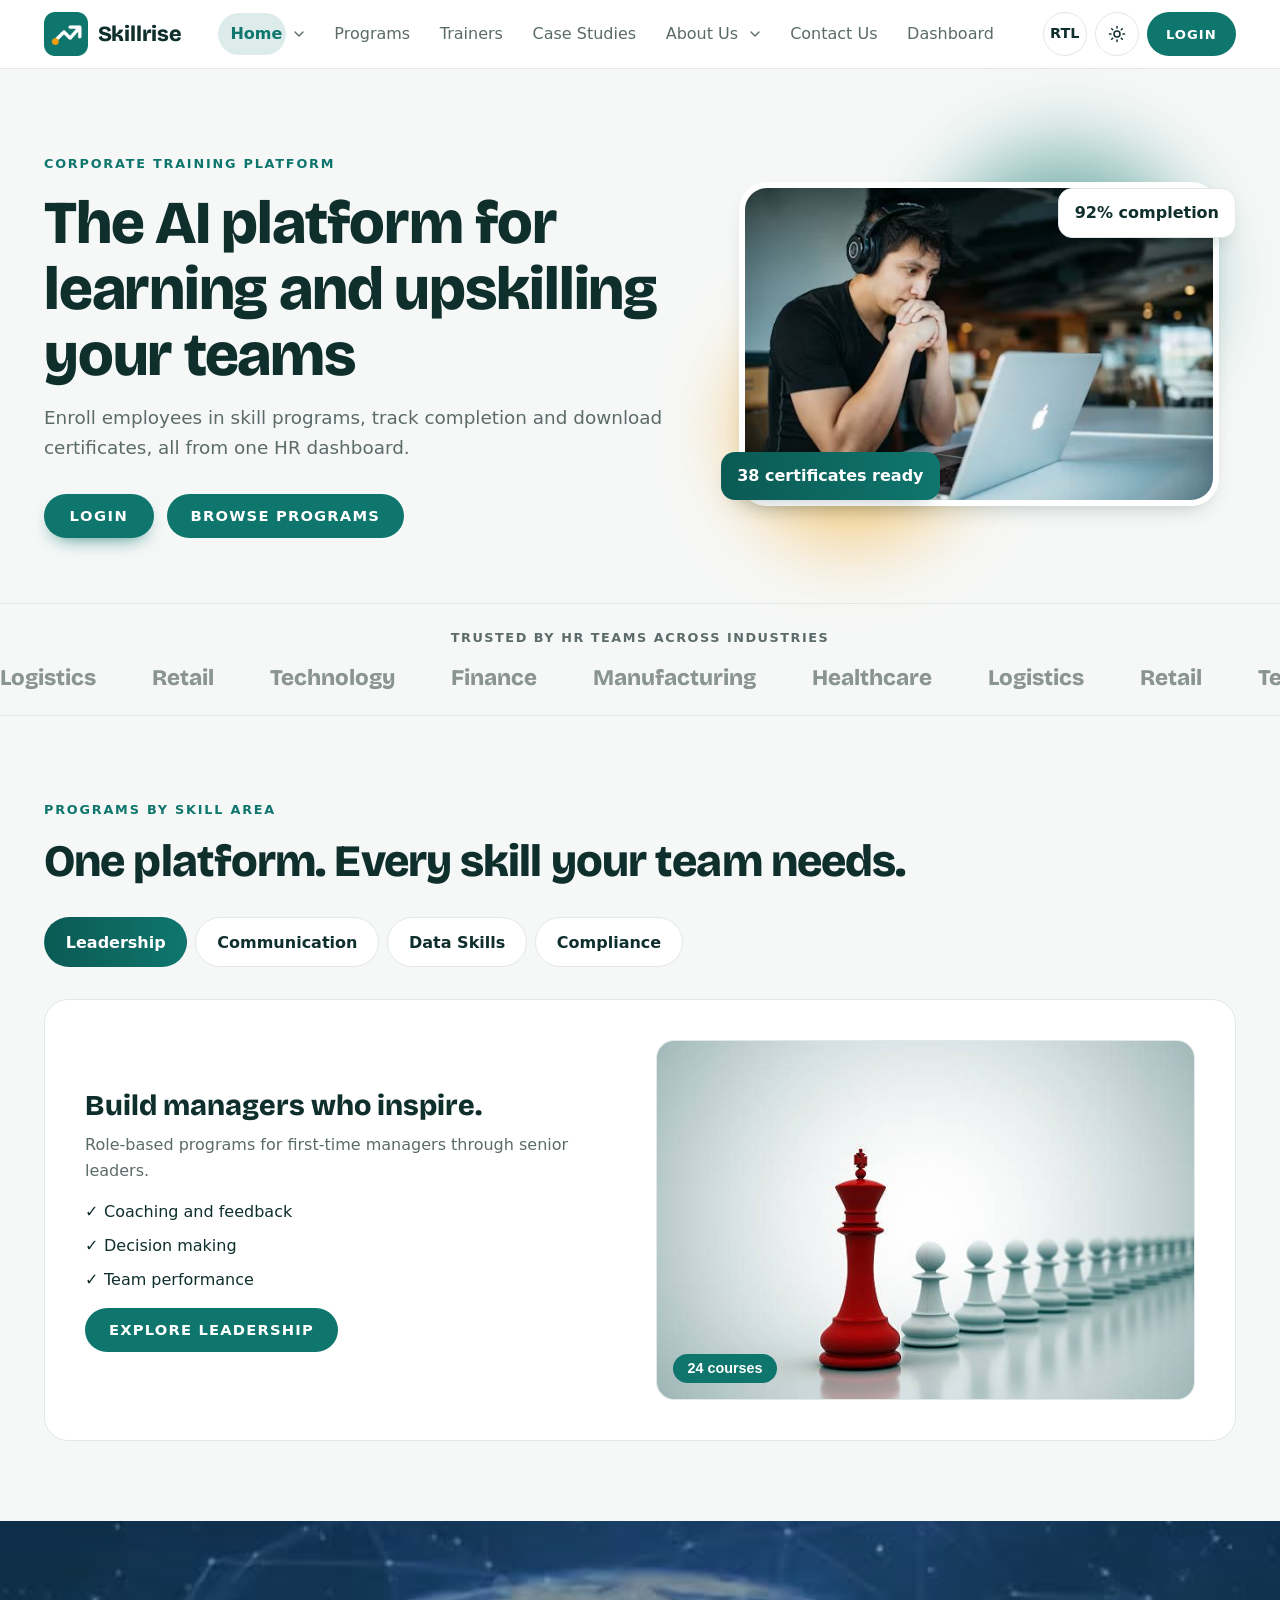
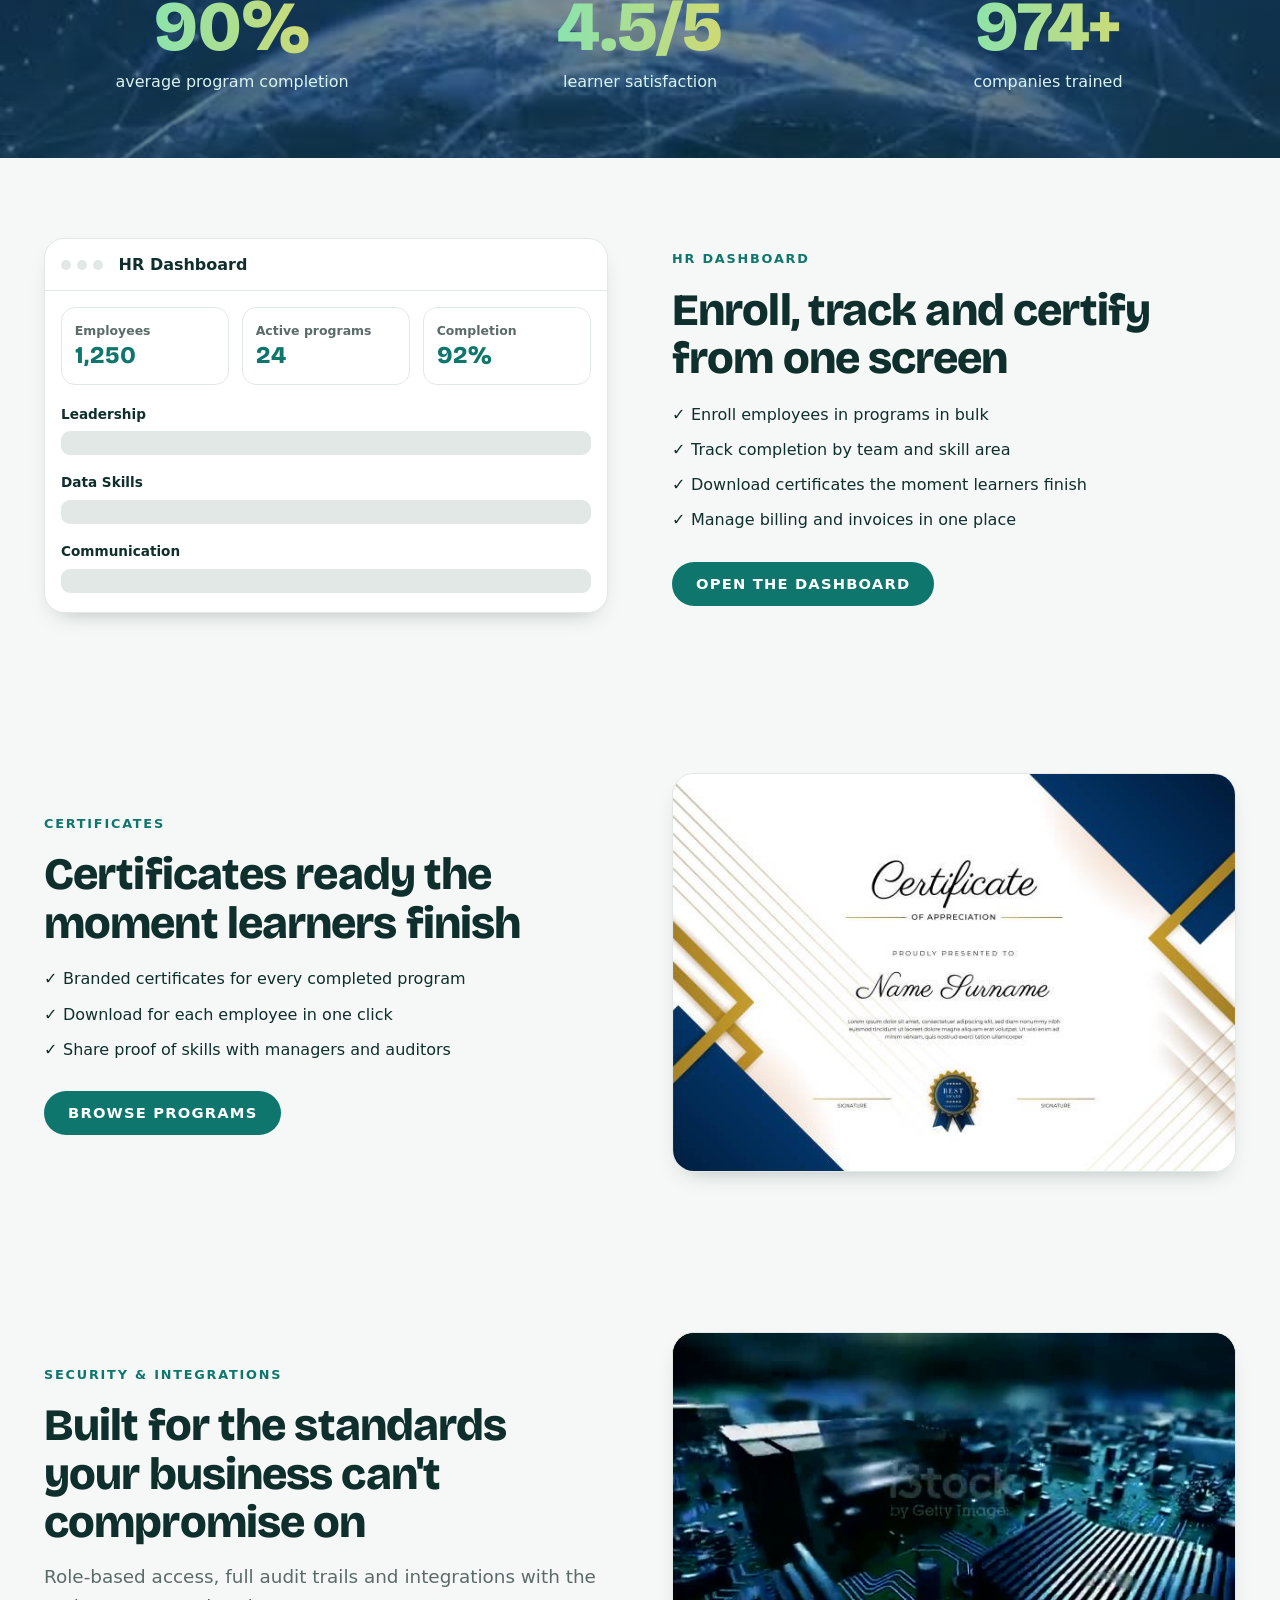
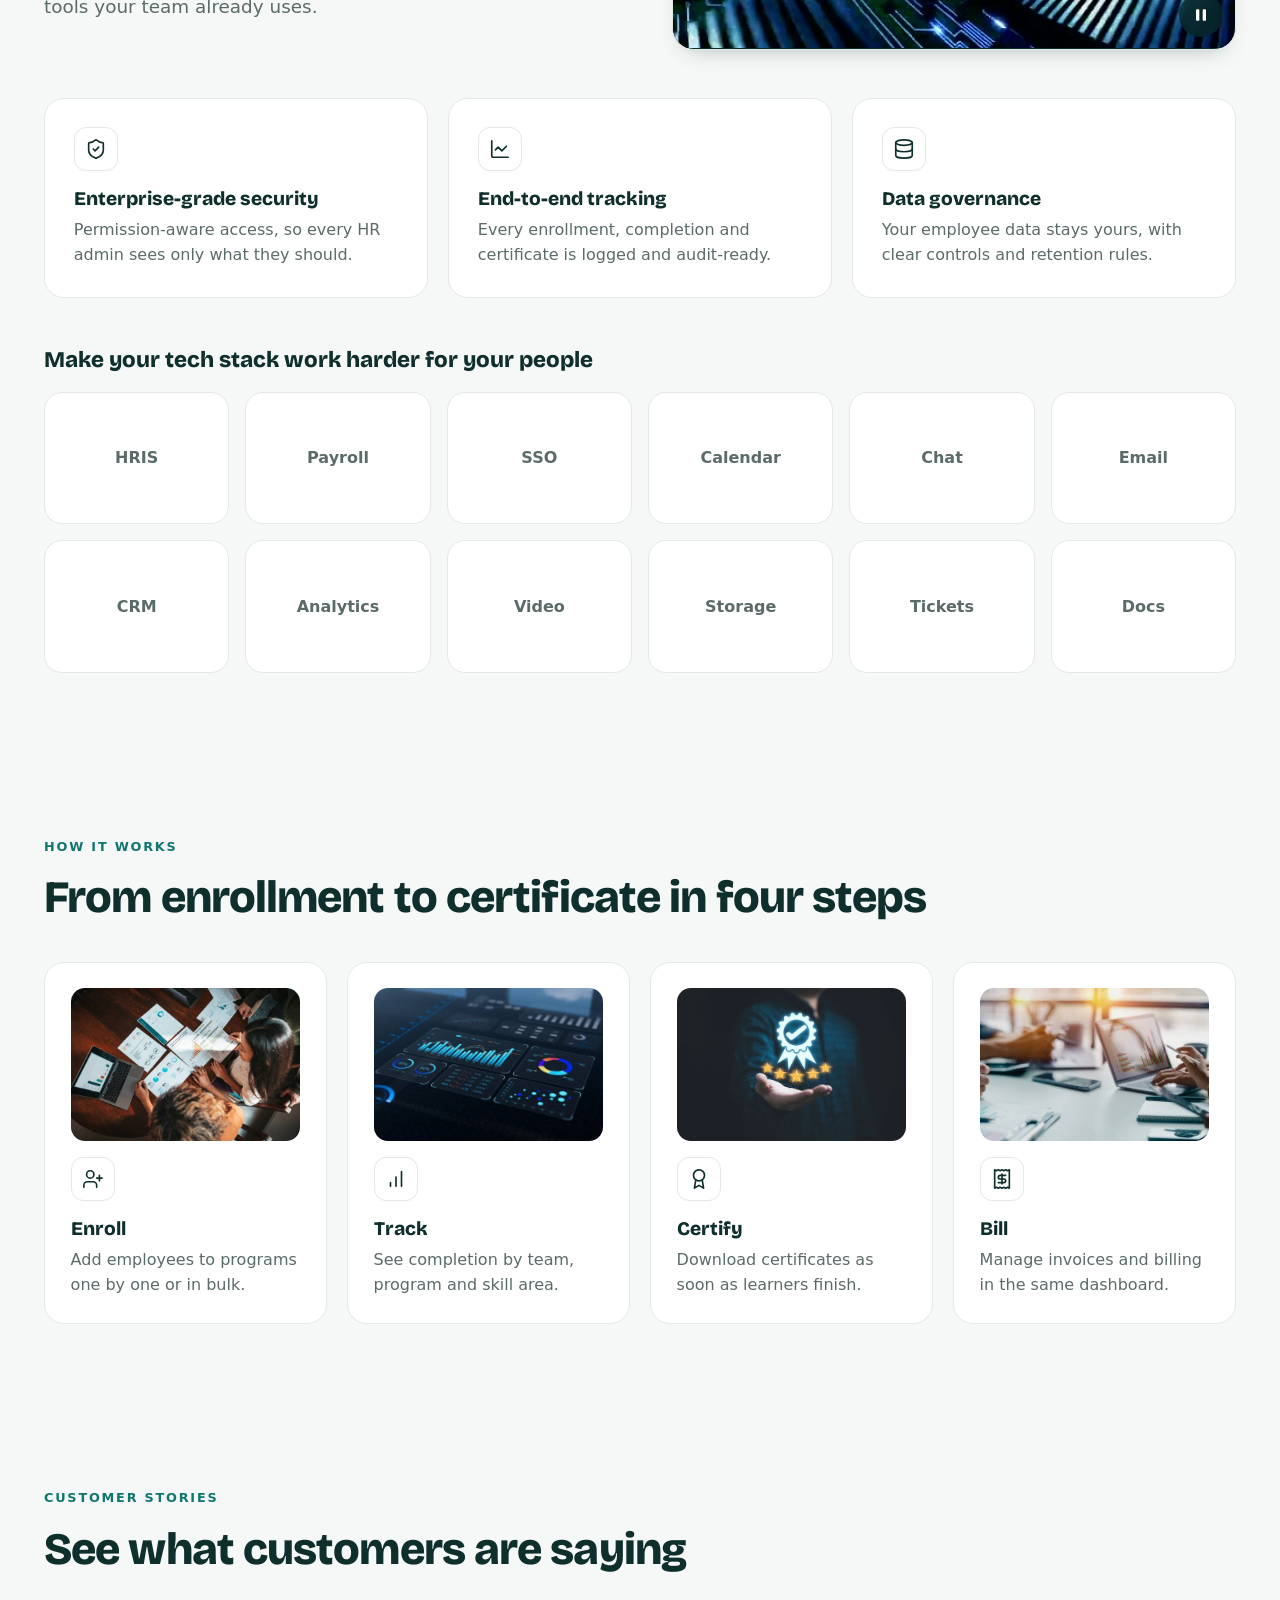
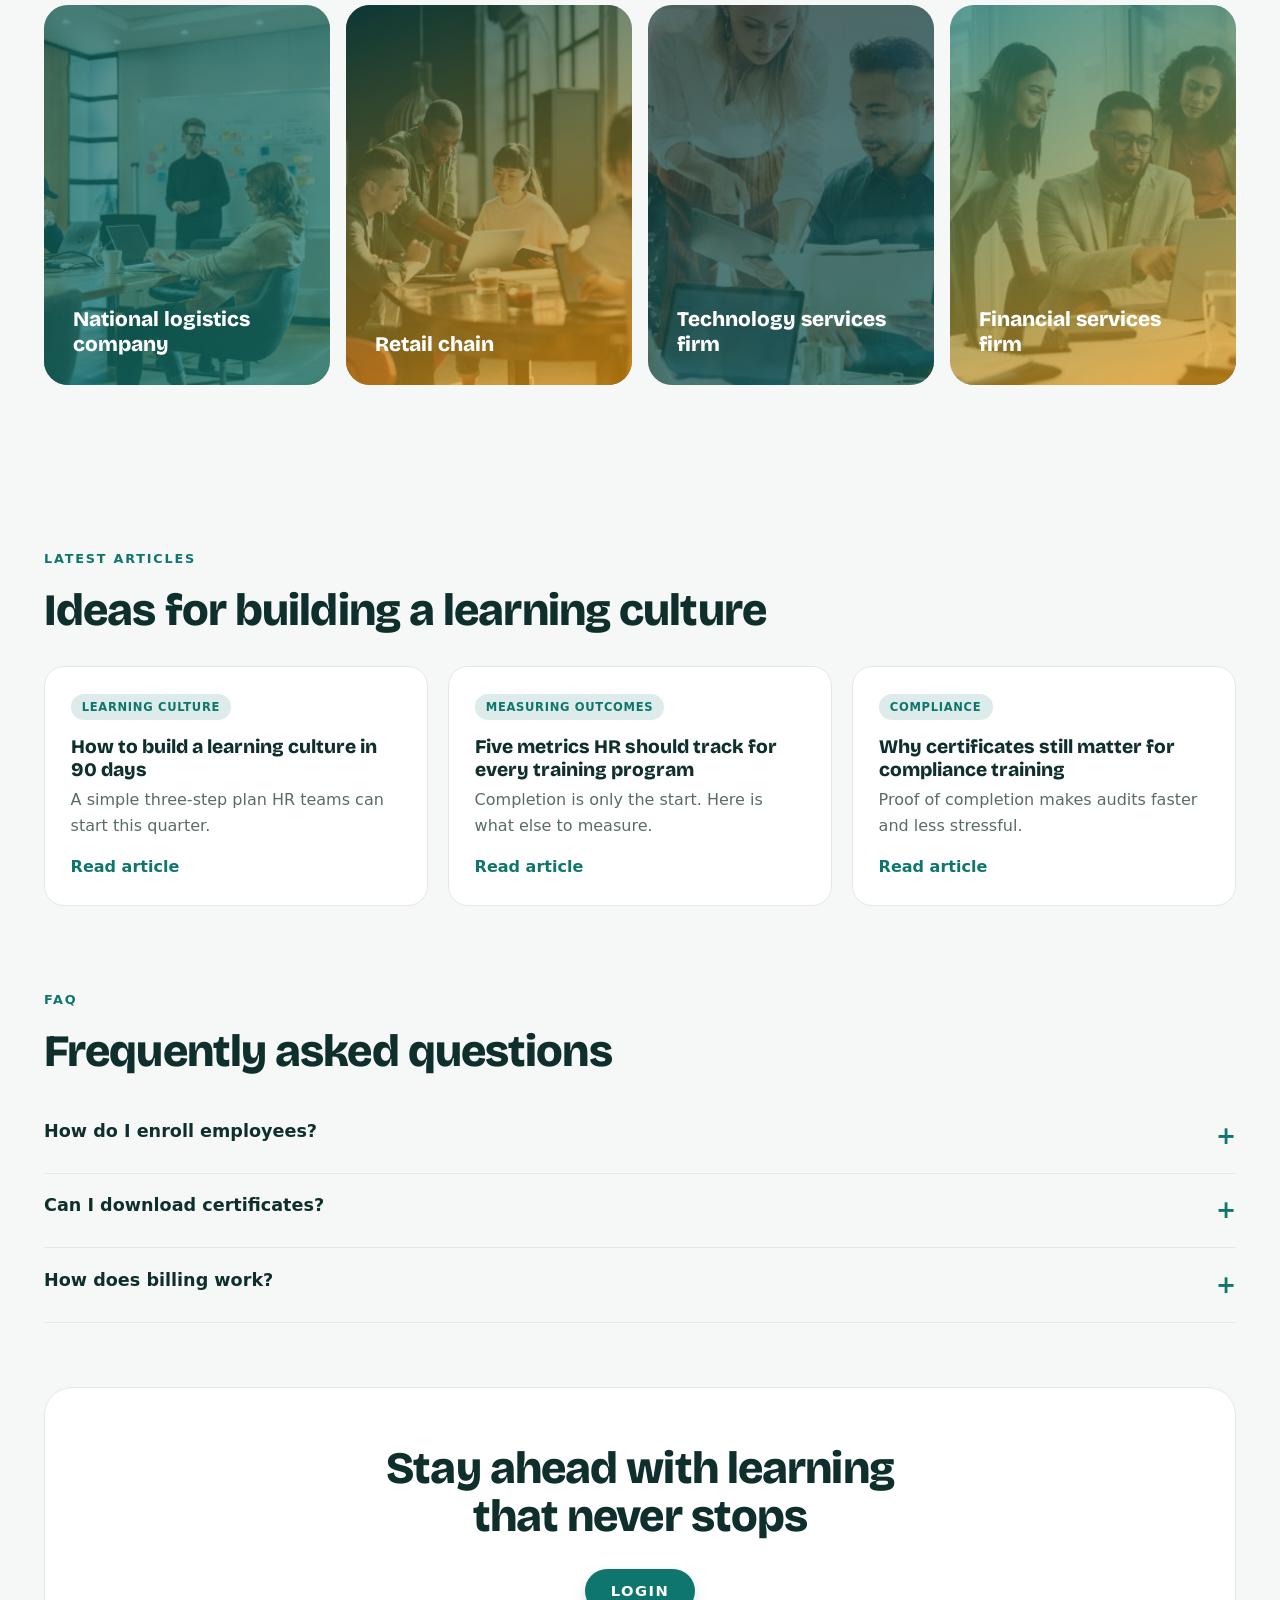
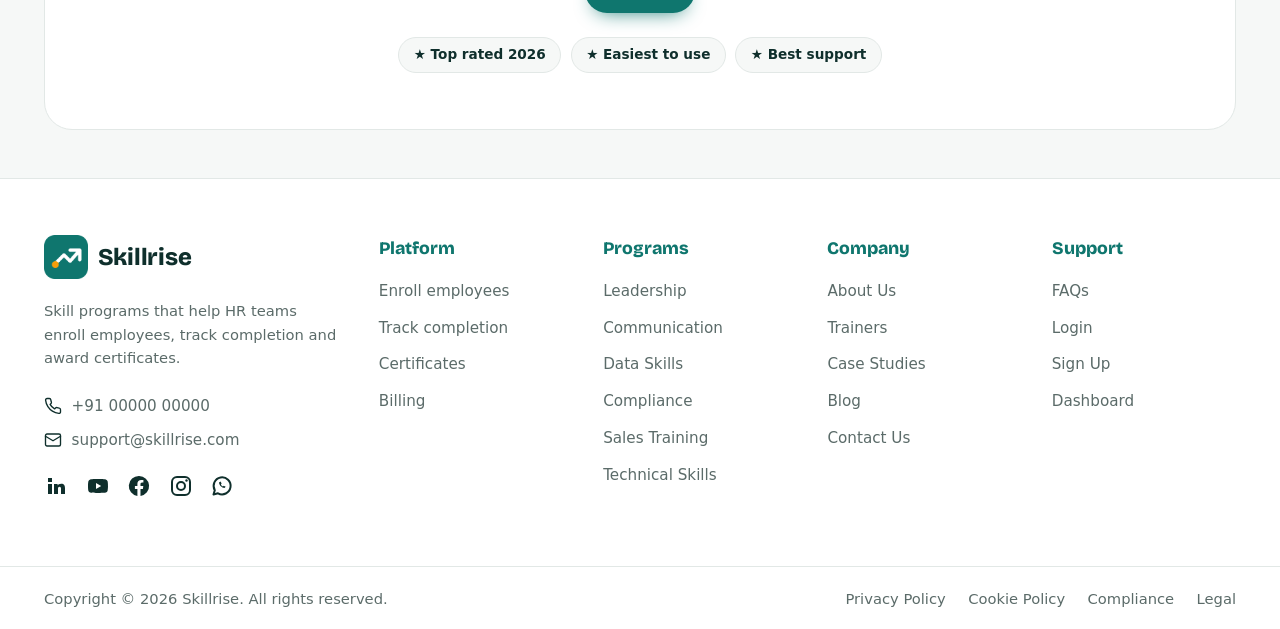
==== commit f49477b6: "Add files via upload" ====
--- a/index.html
+++ b/index.html
@@ -4,27 +4,16 @@
 <meta charset="utf-8">
 <meta name="viewport" content="width=device-width, initial-scale=1, viewport-fit=cover">
 <title>Skillrise – Classic</title>
-<meta property="og:image" content="assets/img/skillrise-hero.jpg">
+<link rel="icon" href="assets/img/logo.svg" type="image/svg+xml">
+<meta property="og:image" content="assets/img/poster-city.jpg">
 <meta property="og:title" content="Skillrise – Corporate training for HR teams">
+<meta name="theme-color" content="#0F766E">
 <link href="https://fonts.googleapis.com/css2?family=Bricolage+Grotesque:wght@600;700;800&family=Figtree:wght@400;500;600;700&display=swap" rel="stylesheet">
 <link rel="stylesheet" href="css/base.css">
 <link rel="stylesheet" href="css/home1.css">
 </head>
 <body>
-<div class="announce"><span>Skillrise Summit 2027 registration is live. Join us in March.</span><a href="#">Learn more</a><button aria-label="Dismiss announcement">×</button></div>
-<header class="site-header">
-  <div class="bar">
-    <a class="brand" href="index.html" aria-label="Skillrise">
-      <span class="logo"><svg viewBox="0 0 24 24" fill="none" stroke="#fff" stroke-width="2.4" stroke-linecap="round" stroke-linejoin="round" aria-hidden="true"><path d="M4 17l6-6 4 4 6-7M14.5 8H20v5.5"/><circle cx="4.5" cy="17.5" r="1.1" fill="#D94FC4" stroke="#D94FC4"/></svg></span>
-      Skillrise
-    </a>
-    <nav id="nav" aria-label="Main">
-      <div class="dd"><a href="index.html" aria-current="page">Home</a><button class="chev" id="ddBtn" aria-expanded="false" aria-controls="ddMenu" aria-label="Home pages"><svg viewBox="0 0 24 24" fill="none" stroke="currentColor" stroke-width="2" stroke-linecap="round" stroke-linejoin="round"><path d="M6 9l6 6 6-6"/></svg></button><div class="menu" id="ddMenu"><a href="index.html" aria-current="page">Classic</a><a href="premium.html">Premium</a></div></div>
-      <a href="programs.html">Programs</a>
-      <a href="trainers.html">Trainers</a>
-      <a href="case-studies.html">Case Studies</a>
-    </nav>
-    <div class="tools">
+<header class="site-header"><div class="bar"><a class="brand" href="index.html" aria-label="Skillrise"><img class="logo" src="assets/img/logo.png" alt="Skillrise logo" width="44" height="44">Skillrise</a><nav id="nav" aria-label="Main"><div class="dd"><a href="index.html" aria-current="page">Home</a><button class="chev" aria-expanded="false" aria-label="Home menu"><svg viewBox="0 0 24 24" fill="none" stroke="currentColor" stroke-width="2" stroke-linecap="round" stroke-linejoin="round"><path d="M6 9l6 6 6-6"/></svg></button><div class="menu"><a href="index.html" aria-current="page">Classic</a><a href="premium.html">Premium</a></div></div><a href="programs.html">Programs</a><a href="trainers.html">Trainers</a><a href="case-studies.html">Case Studies</a><div class="dd"><a href="about.html">About Us</a><button class="chev" aria-expanded="false" aria-label="About Us menu"><svg viewBox="0 0 24 24" fill="none" stroke="currentColor" stroke-width="2" stroke-linecap="round" stroke-linejoin="round"><path d="M6 9l6 6 6-6"/></svg></button><div class="menu"><a href="about.html">Our story</a><a href="blog.html">Blog</a><a href="faq.html">FAQs</a></div></div><a href="contact.html">Contact Us</a><a href="dashboard.html">Dashboard</a></nav><div class="tools">
       <button class="icon-btn" id="dir" aria-label="Toggle right-to-left layout">RTL</button>
       <button class="icon-btn" id="theme" aria-label="Toggle dark mode">
         <svg class="sun" viewBox="0 0 24 24" fill="none" stroke="currentColor" stroke-width="2" stroke-linecap="round"><circle cx="12" cy="12" r="4"/><path d="M12 2v2M12 20v2M4.9 4.9l1.4 1.4M17.7 17.7l1.4 1.4M2 12h2M20 12h2M4.9 19.1l1.4-1.4M17.7 6.3l1.4-1.4"/></svg>
@@ -40,61 +29,41 @@
  <div><span class="eyebrow reveal">Corporate training platform</span>
  <h1 class="h-title reveal" style="--d:.1s">The AI platform for learning and upskilling your teams</h1>
  <p class="h-sub reveal" style="--d:.2s">Enroll employees in skill programs, track completion and download certificates, all from one HR dashboard.</p>
- <div class="cta reveal" style="--d:.3s"><a class="demo" href="#demo">Get a demo</a><a class="btn-o" href="programs.html">Browse programs</a></div></div>
+ <div class="cta reveal" style="--d:.3s"><a class="demo" href="login.html">Login</a><a class="btn-o" href="programs.html">Browse programs</a></div></div>
  <div class="art reveal" style="--d:.2s"><i class="orb o1"></i><i class="orb o2"></i>
-  <div class="hframe"><img class="hero-img" src="assets/img/hero_learner.jpg" alt="A learner studying on a laptop" width="530" height="385"><span class="cap">Learn at your own pace</span></div><div class="chip">38 certificates ready</div><div class="chip c2">92% completion</div></div>
+  <div class="hframe"><img class="hero-img" src="assets/img/learner-headphones.jpg" alt="A learner studying with headphones" width="500" height="333"><span class="cap">Learn at your own pace</span></div><div class="chip">38 certificates ready</div><div class="chip c2">92% completion</div></div>
 </section>
-<section class="logos"><p>Trusted by HR teams at</p><div class="track"><span>Northwind</span><span>Globex</span><span>Initech</span><span>Vandelay</span><span>Stark & Co</span></div></section>
+<section class="logos"><p>Trusted by HR teams across industries</p><div class="track"><span>Logistics</span><span>Retail</span><span>Technology</span><span>Finance</span><span>Manufacturing</span><span>Healthcare</span></div></section>
 <section class="wrap sec" id="skills"><span class="eyebrow reveal">Programs by skill area</span><h2 class="h-title reveal">One platform. Every skill your team needs.</h2>
- <div class="tabs-h reveal" role="tablist"><button role="tab" aria-selected="true">Leadership</button><button role="tab" aria-selected="false">Communication</button><button role="tab" aria-selected="false">Data Skills</button><button role="tab" aria-selected="false">Compliance</button></div><div class="panel on" role="tabpanel"><div><h3>Build managers who inspire.</h3><p>Role-based programs for first-time managers through senior leaders.</p><ul><li>Coaching and feedback</li><li>Decision making</li><li>Team performance</li></ul><a class="btn-o" href="programs.html">Explore Leadership</a></div><div class="vis">24 courses</div></div><div class="panel" role="tabpanel"><div><h3>Clear, confident teams.</h3><p>Practical modules for writing, presenting and stakeholder talks.</p><ul><li>Business writing</li><li>Presentation skills</li><li>Cross-team collaboration</li></ul><a class="btn-o" href="programs.html">Explore Communication</a></div><div class="vis">18 courses</div></div><div class="panel" role="tabpanel"><div><h3>Make data part of every role.</h3><p>From spreadsheets to analytics, matched to each employee's level.</p><ul><li>Data literacy</li><li>Dashboards and reporting</li><li>Intro to analytics</li></ul><a class="btn-o" href="programs.html">Explore Data Skills</a></div><div class="vis">31 courses</div></div><div class="panel" role="tabpanel"><div><h3>Stay audit-ready.</h3><p>Mandatory training with automatic reminders and certificates.</p><ul><li>Workplace safety</li><li>Data privacy</li><li>Code of conduct</li></ul><a class="btn-o" href="programs.html">Explore Compliance</a></div><div class="vis">15 courses</div></div></section>
-<section class="stats"><div class="wrap">
+ <div class="tabs-h reveal" role="tablist"><button role="tab" aria-selected="true">Leadership</button><button role="tab" aria-selected="false">Communication</button><button role="tab" aria-selected="false">Data Skills</button><button role="tab" aria-selected="false">Compliance</button></div><div class="panel on" role="tabpanel"><div><h3>Build managers who inspire.</h3><p>Role-based programs for first-time managers through senior leaders.</p><ul><li>Coaching and feedback</li><li>Decision making</li><li>Team performance</li></ul><a class="btn-o" href="programs.html">Explore Leadership</a></div><div class="vis"><img src="assets/img/chess-leader.jpg" alt="Leadership training" loading="lazy"><span>24 courses</span></div></div><div class="panel" role="tabpanel"><div><h3>Clear, confident teams.</h3><p>Practical modules for writing, presenting and stakeholder talks.</p><ul><li>Business writing</li><li>Presentation skills</li><li>Cross-team collaboration</li></ul><a class="btn-o" href="programs.html">Explore Communication</a></div><div class="vis"><img src="assets/img/video-meeting.jpg" alt="A video meeting on a laptop" loading="lazy"><span>18 courses</span></div></div><div class="panel" role="tabpanel"><div><h3>Make data part of every role.</h3><p>From spreadsheets to analytics, matched to each employee's level.</p><ul><li>Data literacy</li><li>Dashboards and reporting</li><li>Intro to analytics</li></ul><a class="btn-o" href="programs.html">Explore Data Skills</a></div><div class="vis"><img src="assets/img/people-network.jpg" alt="People and data network" loading="lazy"><span>31 courses</span></div></div><div class="panel" role="tabpanel"><div><h3>Stay audit-ready.</h3><p>Mandatory training with automatic reminders and certificates.</p><ul><li>Workplace safety</li><li>Data privacy</li><li>Code of conduct</li></ul><a class="btn-o" href="programs.html">Explore Compliance</a></div><div class="vis"><img src="assets/img/change-management.jpg" alt="Change management concepts" loading="lazy"><span>15 courses</span></div></div></section>
+<section class="stats"><video class="vbg" data-v="globe" data-p="poster-globe" muted loop playsinline preload="none" aria-hidden="true"></video><div class="wrap">
  <div class="stat reveal"><b data-count="92" data-suf="%">0</b><span>average program completion</span></div>
  <div class="stat reveal" style="--d:.1s"><b data-count="4.6" data-suf="/5">0</b><span>learner satisfaction</span></div>
  <div class="stat reveal" style="--d:.2s"><b data-count="1000" data-suf="+">0</b><span>companies trained</span></div></div></section>
-<section class="wrap sec split"><div class="reveal"><img class="fig" src="assets/img/skillrise-hr-dashboard.jpg" alt="Skillrise HR dashboard with total employees, active programs and completion rate" width="777" height="380" loading="lazy"></div><div><span class="eyebrow reveal">HR dashboard</span><h2 class="h-title reveal">Enroll, track and certify from one screen</h2><div class="reveal"><ul class="ticks"><li>Enroll employees in programs in bulk</li><li>Track completion by team and skill area</li><li>Download certificates the moment learners finish</li><li>Manage billing and invoices in one place</li></ul><a class="btn-o" href="#login">Open the dashboard</a></div></div></section>
-<section class="wrap sec split"><div><span class="eyebrow reveal">Certificates</span><h2 class="h-title reveal">Certificates ready the moment learners finish</h2><div class="reveal"><ul class="ticks"><li>Branded certificates for every completed program</li><li>Download for each employee in one click</li><li>Share proof of skills with managers and auditors</li></ul><a class="btn-o" href="#programs">Browse programs</a></div></div><div class="reveal" style="--d:.15s"><img class="fig" src="assets/img/completion-certificate.jpg" alt="Skillrise certificate of completion" width="397" height="252" loading="lazy"></div></section>
-<section class="wrap sec"><div class="split"><div><span class="eyebrow reveal">Security &amp; integrations</span><h2 class="h-title reveal">Built for the standards your business can't compromise on</h2><p class="h-sub reveal">Role-based access, full audit trails and integrations with the tools your team already uses.</p></div><div class="reveal" style="--d:.15s"><img class="fig" src="assets/img/global-learning-network.jpg" alt="Global learning network" width="474" height="295" loading="lazy"></div></div>
-<div class="feats"><div class="feat reveal"><i>◆</i><h3>Enterprise-grade security</h3><p>Permission-aware access, so every HR admin sees only what they should.</p></div><div class="feat reveal" style="--d:.1s"><i>◎</i><h3>End-to-end tracking</h3><p>Every enrollment, completion and certificate is logged and audit-ready.</p></div><div class="feat reveal" style="--d:.2s"><i>▣</i><h3>Data governance</h3><p>Your employee data stays yours, with clear controls and retention rules.</p></div></div>
-<h3 class="reveal" style="margin-block:3rem 1.2rem;font:800 1.4rem 'Bricolage Grotesque',sans-serif">Make your tech stack work harder for your people</h3><div class="tiles"><span class="reveal" style="--d:0.0s">HRIS</span><span class="reveal" style="--d:0.05s">Payroll</span><span class="reveal" style="--d:0.1s">SSO</span><span class="reveal" style="--d:0.15000000000000002s">Calendar</span><span class="reveal" style="--d:0.2s">Chat</span><span class="reveal" style="--d:0.25s">Email</span><span class="reveal" style="--d:0.30000000000000004s">CRM</span><span class="reveal" style="--d:0.35000000000000003s">Analytics</span><span class="reveal" style="--d:0.4s">Video</span><span class="reveal" style="--d:0.45s">Storage</span><span class="reveal" style="--d:0.5s">Tickets</span><span class="reveal" style="--d:0.55s">Docs</span></div></section>
-<section class="wrap sec"><span class="eyebrow reveal">How it works</span><h2 class="h-title reveal">From enrollment to certificate in four steps</h2><div class="steps"><div class="step reveal" style="--d:0.0s"><i>01</i><h3>Enroll</h3><p>Add employees to programs one by one or in bulk.</p></div><div class="step reveal" style="--d:0.1s"><i>02</i><h3>Track</h3><p>See completion by team, program and skill area.</p></div><div class="step reveal" style="--d:0.2s"><i>03</i><h3>Certify</h3><p>Download certificates as soon as learners finish.</p></div><div class="step reveal" style="--d:0.30000000000000004s"><i>04</i><h3>Bill</h3><p>Manage invoices and billing in the same dashboard.</p></div></div></section>
-<section class="wrap sec"><span class="eyebrow reveal">Customer stories</span><h2 class="h-title reveal">See what customers are saying</h2><div class="stories reveal"><article tabindex="0" style="--a:#1B1B8F;--b:#7B2FE0"><h4>Northwind Logistics</h4><p>“Onboarding that took weeks now takes days.”</p><a href="case-studies.html">Read the story →</a></article><article tabindex="0" style="--a:#4A1884;--b:#D94FC4"><h4>Globex Retail</h4><p>“Compliance completion went up across every store.”</p><a href="case-studies.html">Read the story →</a></article><article tabindex="0" style="--a:#0B0B4A;--b:#1B1B8F"><h4>Initech Services</h4><p>“We scaled training without adding admin work.”</p><a href="case-studies.html">Read the story →</a></article><article tabindex="0" style="--a:#7B2FE0;--b:#D94FC4"><h4>Vandelay Finance</h4><p>“Audits are now a same-day task.”</p><a href="case-studies.html">Read the story →</a></article></div></section>
-<section class="wrap sec split"><div><span class="eyebrow reveal">Latest insights</span><h2 class="h-title reveal">Ideas for building a learning culture</h2><p class="h-sub reveal">Short reads on corporate learning, upskilling and the future of work.</p></div><div class="reveal" style="--d:.15s"><img class="fig" src="assets/img/learning_insights.jpg" alt="Latest insights articles" width="488" height="260" loading="lazy"></div></section>
+<section class="wrap sec split"><div class="mockdash reveal"><div class="mtop"><i></i><i></i><i></i><b>HR Dashboard</b></div><div class="mstats"><div><span>Employees</span><b>1,250</b></div><div><span>Active programs</span><b>24</b></div><div><span>Completion</span><b>92%</b></div></div><div class="mrows"><div><span>Leadership</span><div class="bar"><i style="--w:82%"></i></div></div><div><span>Data Skills</span><div class="bar"><i style="--w:64%"></i></div></div><div><span>Communication</span><div class="bar"><i style="--w:91%"></i></div></div></div></div><div><span class="eyebrow reveal">HR dashboard</span><h2 class="h-title reveal">Enroll, track and certify from one screen</h2><div class="reveal"><ul class="ticks"><li>Enroll employees in programs in bulk</li><li>Track completion by team and skill area</li><li>Download certificates the moment learners finish</li><li>Manage billing and invoices in one place</li></ul><a class="btn-o" href="#login">Open the dashboard</a></div></div></section>
+<section class="wrap sec split"><div><span class="eyebrow reveal">Certificates</span><h2 class="h-title reveal">Certificates ready the moment learners finish</h2><div class="reveal"><ul class="ticks"><li>Branded certificates for every completed program</li><li>Download for each employee in one click</li><li>Share proof of skills with managers and auditors</li></ul><a class="btn-o" href="#programs">Browse programs</a></div></div><div class="reveal" style="--d:.15s"><img class="fig" src="assets/img/cert-navy.jpg" alt="A certificate of appreciation design" width="612" height="433" loading="lazy"></div></section>
+<section class="wrap sec"><div class="split"><div><span class="eyebrow reveal">Security &amp; integrations</span><h2 class="h-title reveal">Built for the standards your business can't compromise on</h2><p class="h-sub reveal">Role-based access, full audit trails and integrations with the tools your team already uses.</p></div><div class="vframe  reveal"><video class="vplay" data-v="circuit" data-p="poster-circuit" muted loop playsinline preload="none" aria-label="Skillrise video"></video></div></div>
+<div class="feats"><div class="feat reveal"><span class="ic"><svg viewBox="0 0 24 24" aria-hidden="true"><path d="M20 13c0 5-3.5 7.5-7.66 8.95a1 1 0 0 1-.67-.01C7.5 20.5 4 18 4 13V6a1 1 0 0 1 1-1c2 0 4.5-1.2 6.24-2.72a1.17 1.17 0 0 1 1.52 0C14.51 3.81 17 5 19 5a1 1 0 0 1 1 1z"/><path d="m9 12 2 2 4-4"/></svg></span><h3>Enterprise-grade security</h3><p>Permission-aware access, so every HR admin sees only what they should.</p></div><div class="feat reveal" style="--d:.1s"><span class="ic"><svg viewBox="0 0 24 24" aria-hidden="true"><path d="M3 3v16a2 2 0 0 0 2 2h16"/><path d="m19 9-5 5-4-4-3 3"/></svg></span><h3>End-to-end tracking</h3><p>Every enrollment, completion and certificate is logged and audit-ready.</p></div><div class="feat reveal" style="--d:.2s"><span class="ic"><svg viewBox="0 0 24 24" aria-hidden="true"><ellipse cx="12" cy="5" rx="9" ry="3"/><path d="M3 5v14a9 3 0 0 0 18 0V5"/><path d="M3 12a9 3 0 0 0 18 0"/></svg></span><h3>Data governance</h3><p>Your employee data stays yours, with clear controls and retention rules.</p></div></div>
+<h3 class="reveal" style="margin-block:3rem 1.2rem;font:800 1.4rem 'Bricolage Grotesque',sans-serif">Make your tech stack work harder for your people</h3><div class="tiles"><a class="reveal" href="integration.html?id=hris" style="--d:0.0s">HRIS</a><a class="reveal" href="integration.html?id=payroll" style="--d:0.05s">Payroll</a><a class="reveal" href="integration.html?id=sso" style="--d:0.1s">SSO</a><a class="reveal" href="integration.html?id=calendar" style="--d:0.15000000000000002s">Calendar</a><a class="reveal" href="integration.html?id=chat" style="--d:0.2s">Chat</a><a class="reveal" href="integration.html?id=email" style="--d:0.25s">Email</a><a class="reveal" href="integration.html?id=crm" style="--d:0.30000000000000004s">CRM</a><a class="reveal" href="integration.html?id=analytics" style="--d:0.35000000000000003s">Analytics</a><a class="reveal" href="integration.html?id=video" style="--d:0.4s">Video</a><a class="reveal" href="integration.html?id=storage" style="--d:0.45s">Storage</a><a class="reveal" href="integration.html?id=tickets" style="--d:0.5s">Tickets</a><a class="reveal" href="integration.html?id=docs" style="--d:0.55s">Docs</a></div></section>
+<section class="wrap sec"><span class="eyebrow reveal">How it works</span><h2 class="h-title reveal">From enrollment to certificate in four steps</h2><div class="steps"><div class="step reveal" style="--d:0.0s"><div class="th"><img src="assets/img/team-table-top.jpg" alt="A team planning around a table" loading="lazy"></div><span class="ic"><svg viewBox="0 0 24 24" aria-hidden="true"><path d="M16 21v-2a4 4 0 0 0-4-4H6a4 4 0 0 0-4 4v2"/><circle cx="9" cy="7" r="4"/><path d="M19 8v6M22 11h-6"/></svg></span><h3>Enroll</h3><p>Add employees to programs one by one or in bulk.</p></div><div class="step reveal" style="--d:0.1s"><div class="th"><img src="assets/img/dashboard-hologram.jpg" alt="Data dashboard visuals" loading="lazy"></div><span class="ic"><svg viewBox="0 0 24 24" aria-hidden="true"><path d="M12 20V10M18 20V4M6 20v-4"/></svg></span><h3>Track</h3><p>See completion by team, program and skill area.</p></div><div class="step reveal" style="--d:0.2s"><div class="th"><img src="assets/img/award-rating.jpg" alt="A five-star award badge" loading="lazy"></div><span class="ic"><svg viewBox="0 0 24 24" aria-hidden="true"><circle cx="12" cy="8" r="6"/><path d="M15.477 12.89 17 22l-5-3-5 3 1.523-9.11"/></svg></span><h3>Certify</h3><p>Download certificates as soon as learners finish.</p></div><div class="step reveal" style="--d:0.30000000000000004s"><div class="th"><img src="assets/img/hands-laptop.jpg" alt="Hands working on a laptop" loading="lazy"></div><span class="ic"><svg viewBox="0 0 24 24" aria-hidden="true"><path d="M4 2v20l2-1 2 1 2-1 2 1 2-1 2 1 2-1 2 1V2l-2 1-2-1-2 1-2-1-2 1-2-1-2 1z"/><path d="M16 8h-6a2 2 0 1 0 0 4h4a2 2 0 1 1 0 4H8M12 17.5v-11"/></svg></span><h3>Bill</h3><p>Manage invoices and billing in the same dashboard.</p></div></div></section>
+<section class="wrap sec"><span class="eyebrow reveal">Customer stories</span><h2 class="h-title reveal">See what customers are saying</h2><div class="stories reveal"><article tabindex="0" style="--a:#0B5A54;--b:#0F766E;--img:url(assets/img/team-meeting-office.jpg)"><h4>National logistics company</h4><p>“Onboarding that took weeks now takes days.”</p><a href="case-studies.html">Read the story →</a></article><article tabindex="0" style="--a:#0A4A45;--b:#F59E0B;--img:url(assets/img/team-table-discuss.jpg)"><h4>Retail chain</h4><p>“Compliance completion went up across every store.”</p><a href="case-studies.html">Read the story →</a></article><article tabindex="0" style="--a:#0F2F2C;--b:#0B5A54;--img:url(assets/img/team-documents.jpg)"><h4>Technology services firm</h4><p>“We scaled training without adding admin work.”</p><a href="case-studies.html">Read the story →</a></article><article tabindex="0" style="--a:#0F766E;--b:#F59E0B;--img:url(assets/img/team-laptop.jpg)"><h4>Financial services firm</h4><p>“Audits are now a same-day task.”</p><a href="case-studies.html">Read the story →</a></article></div></section>
+<section class="wrap sec"><span class="eyebrow reveal">Latest articles</span><h2 class="h-title reveal">Ideas for building a learning culture</h2><div class="teasers"><a class="tz reveal" href="blog-post.html?id=b1" style="--d:0.0s"><span class="tag">Learning culture</span><h3>How to build a learning culture in 90 days</h3><p>A simple three-step plan HR teams can start this quarter.</p><span class="more">Read article</span></a><a class="tz reveal" href="blog-post.html?id=b2" style="--d:0.1s"><span class="tag">Measuring outcomes</span><h3>Five metrics HR should track for every training program</h3><p>Completion is only the start. Here is what else to measure.</p><span class="more">Read article</span></a><a class="tz reveal" href="blog-post.html?id=b4" style="--d:0.2s"><span class="tag">Compliance</span><h3>Why certificates still matter for compliance training</h3><p>Proof of completion makes audits faster and less stressful.</p><span class="more">Read article</span></a></div></section>
 <section class="wrap" style="padding-block-end:4rem"><span class="eyebrow reveal">FAQ</span><h2 class="h-title reveal" style="margin-block-end:1.5rem">Frequently asked questions</h2><details class="reveal"><summary>How do I enroll employees?</summary><p>Choose a program, select people or upload a list, and they are enrolled instantly.</p></details><details class="reveal"><summary>Can I download certificates?</summary><p>Yes. Each completed program has a certificate you can download from the dashboard.</p></details><details class="reveal"><summary>How does billing work?</summary><p>Review invoices, payment details and usage under the billing section of your HR account.</p></details></section>
-<section class="wrap"><div class="final reveal"><h2 class="h-title">Stay ahead with learning that never stops</h2><a class="demo" href="#demo">Get a demo</a><div class="badges"><span>★ Top rated 2026</span><span>★ Easiest to use</span><span>★ Best support</span></div></div></section>
+<section class="wrap"><div class="final reveal"><h2 class="h-title">Stay ahead with learning that never stops</h2><a class="demo" href="login.html">Login</a><div class="badges"><span>★ Top rated 2026</span><span>★ Easiest to use</span><span>★ Best support</span></div></div></section>
 </main>
-<footer class="site-footer">
-  <div class="ai">
-    <h4>Ask AI about Skillrise</h4>
-    <div>
-      <a href="https://chatgpt.com/?q=Tell%20me%20about%20Skillrise%2C%20the%20corporate%20training%20platform%20for%20HR%20teams" target="_blank" rel="noopener" aria-label="Ask ChatGPT about Skillrise"><svg viewBox="0 0 48 48" fill="none" stroke="#fff" stroke-width="3" stroke-linejoin="round"><path d="M24 5l15 8.5v17L24 39 9 30.5v-17z"/><circle cx="24" cy="22" r="6"/></svg></a>
-      <a href="https://claude.ai/new?q=Tell%20me%20about%20Skillrise%2C%20the%20corporate%20training%20platform%20for%20HR%20teams" target="_blank" rel="noopener" aria-label="Ask Claude about Skillrise"><svg viewBox="0 0 48 48" fill="none" stroke="#D97757" stroke-width="3.5" stroke-linecap="round"><path d="M24 6v10M24 32v10M6 24h10M32 24h10M11.3 11.3l7 7M29.7 29.7l7 7M36.7 11.3l-7 7M18.3 29.7l-7 7"/></svg></a>
-      <a href="https://www.perplexity.ai/search?q=Tell%20me%20about%20Skillrise%2C%20the%20corporate%20training%20platform%20for%20HR%20teams" target="_blank" rel="noopener" aria-label="Ask Perplexity about Skillrise"><svg viewBox="0 0 48 48" fill="none" stroke="#20B8CD" stroke-width="3" stroke-linejoin="round" stroke-linecap="round"><path d="M24 5v38M12 14l12 10 12-10M12 14v16l12 9 12-9V14M12 14L24 5l12 9"/></svg></a>
-      <a href="https://gemini.google.com/app" target="_blank" rel="noopener" aria-label="Ask Gemini about Skillrise"><svg viewBox="0 0 48 48"><defs><linearGradient id="gm" x1="0" y1="1" x2="1" y2="0"><stop offset="0" stop-color="#4285F4"/><stop offset=".5" stop-color="#9B72CB"/><stop offset="1" stop-color="#D96570"/></linearGradient></defs><path fill="url(#gm)" d="M24 4C25.5 15 33 22.5 44 24 33 25.5 25.5 33 24 44 22.5 33 15 25.5 4 24 15 22.5 22.5 15 24 4z"/></svg></a>
-      <a href="https://grok.com/?q=Tell%20me%20about%20Skillrise%2C%20the%20corporate%20training%20platform%20for%20HR%20teams" target="_blank" rel="noopener" aria-label="Ask Grok about Skillrise"><svg viewBox="0 0 48 48" fill="none" stroke="#fff" stroke-width="3" stroke-linecap="round"><circle cx="24" cy="24" r="12"/><path d="M38 10L10 38"/></svg></a>
-    </div>
-  </div>
-  <div class="foot">
-    <div>
-      <a class="brand" href="index.html" aria-label="Skillrise">
-        <span class="logo"><svg viewBox="0 0 24 24" fill="none" stroke="#fff" stroke-width="2.4" stroke-linecap="round" stroke-linejoin="round" aria-hidden="true"><path d="M4 17l6-6 4 4 6-7M14.5 8H20v5.5"/><circle cx="4.5" cy="17.5" r="1.1" fill="#D94FC4" stroke="#D94FC4"/></svg></span>
-        Skillrise
-      </a>
-      <p class="copy">Copyright © 2026 Skillrise – All rights reserved. Skillrise is a registered trademark.</p>
-      <div class="social">
+<footer class="site-footer"><div class="foot">
+<div><a class="brand" href="index.html" aria-label="Skillrise"><img class="logo" src="assets/img/logo.png" alt="Skillrise logo" width="44" height="44">Skillrise</a><p class="copy">Skill programs that help HR teams enroll employees, track completion and award certificates.</p><ul class="fcontact"><li><svg viewBox="0 0 24 24" aria-hidden="true"><path d="M22 16.92v3a2 2 0 0 1-2.18 2 19.8 19.8 0 0 1-8.63-3.07 19.5 19.5 0 0 1-6-6A19.8 19.8 0 0 1 2.12 4.18 2 2 0 0 1 4.11 2h3a2 2 0 0 1 2 1.72c.13.96.36 1.9.7 2.81a2 2 0 0 1-.45 2.11L8.09 9.91a16 16 0 0 0 6 6l1.27-1.27a2 2 0 0 1 2.11-.45c.9.34 1.85.57 2.81.7A2 2 0 0 1 22 16.92z"/></svg><a href="tel:+910000000000" dir="ltr">+91 00000 00000</a></li><li><svg viewBox="0 0 24 24" aria-hidden="true"><rect x="2" y="4" width="20" height="16" rx="2"/><path d="m22 7-10 6L2 7"/></svg><a href="mailto:support@skillrise.com">support@skillrise.com</a></li></ul><div class="social">
         <a href="#" aria-label="LinkedIn"><svg viewBox="0 0 24 24" fill="currentColor"><path d="M4 4h4v4H4zM4 10h4v10H4zM10 10h3.6v1.5c.6-1 1.9-1.8 3.6-1.8 3 0 3.8 2 3.8 4.6V20h-4v-5c0-1.2-.2-2.2-1.5-2.2S14 13.8 14 15v5h-4z"/></svg></a>
         <a href="#" aria-label="YouTube"><svg viewBox="0 0 24 24" fill="currentColor"><path d="M21.6 7.2a2.5 2.5 0 0 0-1.8-1.8C18.2 5 12 5 12 5s-6.2 0-7.8.4A2.5 2.5 0 0 0 2.4 7.2C2 8.8 2 12 2 12s0 3.2.4 4.8a2.5 2.5 0 0 0 1.8 1.8C5.8 19 12 19 12 19s6.2 0 7.8-.4a2.5 2.5 0 0 0 1.8-1.8c.4-1.6.4-4.8.4-4.8s0-3.2-.4-4.8zM10 15V9l5.2 3z"/></svg></a>
         <a href="#" aria-label="Facebook"><svg viewBox="0 0 24 24" fill="currentColor"><path d="M12 2a10 10 0 0 0-1.6 19.9v-7H7.9V12h2.5V9.8c0-2.5 1.5-3.9 3.8-3.9 1.1 0 2.2.2 2.2.2v2.5h-1.3c-1.2 0-1.6.8-1.6 1.6V12h2.8l-.4 2.9h-2.4v7A10 10 0 0 0 12 2z"/></svg></a>
         <a href="#" aria-label="Instagram"><svg viewBox="0 0 24 24" fill="currentColor"><rect x="3" y="3" width="18" height="18" rx="5" fill="none" stroke="currentColor" stroke-width="2"/><circle cx="12" cy="12" r="4" fill="none" stroke="currentColor" stroke-width="2"/><circle cx="17.5" cy="6.5" r="1.2"/></svg></a>
         <a href="#" aria-label="WhatsApp"><svg viewBox="0 0 24 24" fill="currentColor"><path d="M3.5 20.5l1.3-4.3A8.5 8.5 0 1 1 8 19.3z" fill="none" stroke="currentColor" stroke-width="2" stroke-linejoin="round"/><path d="M9 8.5c.3 2.8 2.7 5.2 5.5 5.5l1.2-1.3-2-1-.8.7c-.9-.4-1.6-1.1-2-2l.7-.8-1-2z"/></svg></a>
-      </div>
-      <ul class="legal" id="legal"></ul>
-    </div>
-    <div><h4>Platform</h4><ul id="c1"></ul><h4>Industries</h4><ul id="c1b"></ul></div>
-    <div><h4>Programs</h4><ul id="c2"></ul></div>
-    <div><h4>Resources</h4><ul id="c3"></ul><h4>About</h4><ul id="c3b"></ul></div>
-    <div><h4>Support</h4><ul id="c4"></ul></div>
-  </div>
-</footer>
+      </div></div>
+<div><h4>Platform</h4><ul><li><a href="dashboard.html">Enroll employees</a></li><li><a href="dashboard.html">Track completion</a></li><li><a href="dashboard.html">Certificates</a></li><li><a href="dashboard.html">Billing</a></li></ul></div>
+<div><h4>Programs</h4><ul><li><a href="programs.html">Leadership</a></li><li><a href="programs.html">Communication</a></li><li><a href="programs.html">Data Skills</a></li><li><a href="programs.html">Compliance</a></li><li><a href="programs.html">Sales Training</a></li><li><a href="programs.html">Technical Skills</a></li></ul></div>
+<div><h4>Company</h4><ul><li><a href="about.html">About Us</a></li><li><a href="trainers.html">Trainers</a></li><li><a href="case-studies.html">Case Studies</a></li><li><a href="blog.html">Blog</a></li><li><a href="contact.html">Contact Us</a></li></ul></div>
+<div><h4>Support</h4><ul><li><a href="faq.html">FAQs</a></li><li><a href="login.html">Login</a></li><li><a href="signup.html">Sign Up</a></li><li><a href="dashboard.html">Dashboard</a></li></ul></div>
+</div><div class="fbottom"><div><span>Copyright © 2026 Skillrise. All rights reserved.</span><ul><li><a href="#">Privacy Policy</a></li><li><a href="#">Cookie Policy</a></li><li><a href="#">Compliance</a></li><li><a href="#">Legal</a></li></ul></div></div></footer>
 <script src="js/common.js"></script>
 <script src="js/home1.js"></script>
 </body>
--- a/css/base.css
+++ b/css/base.css
@@ -0,0 +1,225 @@
+:root{
+  --bg:#F6F8F7; --surface:#FFFFFF; --ink:#0F2F2C; --muted:#5B6B69; --line:#E2E8E6;
+  --navy:#0B5A54; --violet:#0F766E; --plum:#0A4A45; --magenta:#F59E0B;
+  --grad:linear-gradient(90deg,#0B5A54,#0F766E);
+  --foot:#0B2B29; --shadow:0 10px 24px -14px rgba(15,47,44,.4); color-scheme:light;
+  box-sizing:border-box; padding-top:env(safe-area-inset-top,0px); padding-bottom:env(safe-area-inset-bottom,0px);
+}
+@media (prefers-color-scheme:dark){
+  :root:not([data-theme="light"]){--bg:#111113;--surface:#18181B;--ink:#F4F4F5;--muted:#A1A1AA;--line:#2C2C31;--foot:#09090B;--violet:#2DD4BF;--magenta:#FBBF24;--shadow:0 10px 24px -14px rgba(0,0,0,.8);color-scheme:dark}
+}
+:root[data-theme="dark"]{--bg:#111113;--surface:#18181B;--ink:#F4F4F5;--muted:#A1A1AA;--line:#2C2C31;--foot:#09090B;--violet:#2DD4BF;--magenta:#FBBF24;--shadow:0 10px 24px -14px rgba(0,0,0,.8);color-scheme:dark}
+*{box-sizing:border-box;margin:0}
+html{scroll-padding-top:env(safe-area-inset-top,0px)}
+body{background:var(--bg);color:var(--ink);font:400 1rem/1.6 "Figtree",system-ui,sans-serif;min-height:100dvh;display:flex;flex-direction:column;transition:background .25s,color .25s}
+h3,h4,.brand{font-family:"Bricolage Grotesque",system-ui,sans-serif}
+a{color:inherit;text-decoration:none}
+button{font:inherit;color:inherit;cursor:pointer}
+ul{list-style:none;padding:0}
+:focus-visible{outline:3px solid var(--magenta);outline-offset:2px;border-radius:10px}
+
+/* Header */
+.site-header{position:sticky;top:env(safe-area-inset-top,0px);z-index:20;background:color-mix(in srgb,var(--bg) 90%,transparent);backdrop-filter:blur(10px);border-block-end:1px solid var(--line)}
+.bar{max-width:1240px;margin-inline:auto;padding:.75rem 1.5rem;display:grid;grid-template-columns:1fr auto 1fr;align-items:center;gap:1.5rem}
+.brand{display:flex;align-items:center;gap:.6rem;font-weight:800;font-size:1.35rem;letter-spacing:-.01em}
+.logo{width:34px;height:34px;border-radius:10px;background:var(--grad);display:grid;place-items:center;flex:none}
+.logo svg{width:22px;height:22px}
+nav{display:flex;gap:.25rem;justify-self:center}
+nav a{padding:.5rem .95rem;border-radius:999px;font-weight:500;color:var(--muted);transition:color .2s,background .2s}
+nav a:hover{color:var(--ink);background:color-mix(in srgb,var(--violet) 12%,transparent)}
+nav a[aria-current="page"]{color:var(--ink);background:color-mix(in srgb,var(--violet) 16%,transparent);font-weight:600}
+.tools{display:flex;align-items:center;gap:.5rem;justify-self:end}
+.icon-btn{height:44px;width:44px;min-width:44px;padding:0;border-radius:999px;border:1px solid var(--line);background:var(--surface);font-weight:600;font-size:.9rem;display:grid;place-items:center}
+.icon-btn:hover{border-color:var(--violet)}
+.icon-btn svg{width:18px;height:18px}
+.demo{height:44px;padding-inline:1.6rem;border-radius:999px;background:var(--grad);color:#fff;font-weight:700;font-size:.92rem;letter-spacing:.1em;text-transform:uppercase;display:inline-flex;align-items:center;white-space:nowrap;box-shadow:0 8px 20px -10px var(--violet)}
+.demo:hover{filter:brightness(1.15)}
+.demo{position:relative;overflow:hidden}
+.demo::after{content:"";position:absolute;top:0;left:0;height:100%;width:45%;background:linear-gradient(105deg,transparent,rgba(255,255,255,.6),transparent);transform:translateX(-160%) skewX(-20deg);animation:shine 3.2s ease-in-out infinite;pointer-events:none}
+@keyframes shine{0%{transform:translateX(-160%) skewX(-20deg)}55%,100%{transform:translateX(320%) skewX(-20deg)}}
+@media (prefers-reduced-motion:reduce){.demo::after{animation:none;display:none}}
+.menu-btn{display:none;background:#1c1c24;color:#fff;border-color:#1c1c24}
+.moon{display:none}
+:root[data-theme="dark"] .sun{display:none}
+:root[data-theme="dark"] .moon{display:block}
+@media (prefers-color-scheme:dark){:root:not([data-theme="light"]) .sun{display:none}:root:not([data-theme="light"]) .moon{display:block}}
+
+/* Header gradient */
+:root{--hg:linear-gradient(100deg,#0A4A45,#F59E0B)}
+:root[data-theme="dark"]{--hg:linear-gradient(100deg,#17171A,#26262B)}
+@media (prefers-color-scheme:dark){:root:not([data-theme="light"]){--hg:linear-gradient(100deg,#17171A,#26262B)}}
+.site-header{background:var(--hg);border:0;backdrop-filter:none;color:#fff;box-shadow:var(--shadow)}
+.site-header::before{content:"";position:absolute;inset:0;background-image:linear-gradient(rgba(255,255,255,.14) 1px,transparent 1px),linear-gradient(90deg,rgba(255,255,255,.14) 1px,transparent 1px);background-size:112px 28px;pointer-events:none}
+.site-header .bar{position:relative}
+.site-header .logo{background:#fff}
+.site-header .logo svg{stroke:var(--navy)}
+.site-header nav a{color:rgba(255,255,255,.88)}
+.site-header nav a:hover{color:#fff;background:rgba(255,255,255,.16)}
+.site-header nav a[aria-current="page"]{color:#fff;background:rgba(255,255,255,.24)}
+.site-header .icon-btn{background:rgba(255,255,255,.14);border-color:rgba(255,255,255,.4);color:#fff}
+.site-header .icon-btn:hover{background:rgba(255,255,255,.26);border-color:#fff}
+.site-header .menu-btn{background:#1c1c24;border-color:#1c1c24}
+.site-header .demo{box-shadow:0 0 0 1.5px rgba(255,255,255,.6)}
+
+/* Footer */
+.site-footer{margin-top:auto;background:var(--foot);color:#fff}
+.foot{max-width:1240px;margin-inline:auto;padding:4rem 1.5rem 3rem;display:grid;grid-template-columns:1.6fr 1fr 1fr 1fr 1fr;gap:2.5rem}
+.foot .brand{font-size:1.5rem}
+.copy{color:#C9C7F0;font-size:.92rem;margin-block:1.25rem 1.5rem;max-width:36ch}
+.social{display:flex;gap:1.1rem;margin-block-end:1.75rem}
+.social a{display:grid;color:#fff}
+.social a:hover{color:var(--magenta)}
+.social svg{width:24px;height:24px}
+.foot h4{font-size:1.1rem;font-weight:800;margin-block-end:.9rem}
+.foot h4:not(:first-child){margin-block-start:1.75rem}
+.foot li{margin-block-end:.7rem}
+.foot li a{color:#E4E2FA;font-weight:500;font-size:.95rem}
+.foot li a:hover{color:var(--magenta);text-decoration:underline;text-underline-offset:4px}
+.legal li{margin-block-end:.8rem}
+
+.ai{max-width:1240px;margin-inline:auto;padding:3.5rem 1.5rem 0;text-align:center}
+.ai h4{font-size:1.05rem;font-weight:800;letter-spacing:.05em;text-transform:uppercase;margin-block-end:1.5rem}
+.ai div{display:flex;justify-content:center;flex-wrap:wrap;gap:1.75rem}
+.ai a{display:grid;transition:transform .2s}
+.ai a:hover{transform:translateY(-4px)}
+.ai svg{width:40px;height:40px}
+.ai+.foot{padding-block-start:3.5rem}
+@media (max-width:1000px){.foot{grid-template-columns:1fr 1fr 1fr}.foot>div:first-child{grid-column:1/-1}}
+@media (max-width:1100px){
+  .bar{display:flex;position:relative;gap:.6rem}
+  .tools{margin-inline-start:auto}
+  .menu-btn{display:grid}
+  nav{display:none;position:absolute;inset-inline:0;top:100%;flex-direction:column;background:var(--bg);border-block-end:1px solid var(--line);padding:.75rem 1.5rem 1rem}
+  nav.open{display:flex}
+  .demo{padding-inline:1.1rem;font-size:.8rem}
+}
+@media (max-width:600px){.foot{grid-template-columns:1fr 1fr}}
+@media (max-width:420px){.foot{grid-template-columns:1fr}.icon-btn#dir{display:none}}
+@media (max-width:1100px){.site-header nav{background:var(--plum);border:0}}
+
+/* shared page utils */
+.wrap{max-width:1240px;margin-inline:auto;padding-inline:1.5rem}
+.sec{padding-block:5rem}
+.eyebrow{display:inline-block;font-weight:700;font-size:.8rem;letter-spacing:.14em;text-transform:uppercase;color:var(--violet);margin-block-end:1rem}
+.h-title{font-family:"Bricolage Grotesque",sans-serif;font-weight:800;line-height:1.08;letter-spacing:-.02em;font-size:clamp(2.2rem,5vw,3.8rem)}
+h2.h-title{font-size:clamp(1.8rem,3.6vw,2.8rem)}
+.h-sub{font-size:1.15rem;color:var(--muted);max-width:56ch;margin-block-start:1rem}
+.btn-o{height:44px;padding-inline:1.5rem;border-radius:999px;border:1.5px solid currentColor;display:inline-flex;align-items:center;font-weight:700;font-size:.92rem;letter-spacing:.08em;text-transform:uppercase;transition:background .2s,color .2s}
+.btn-o:hover{background:var(--ink);color:var(--bg);border-color:var(--ink)}
+.reveal{opacity:0;transform:translateY(28px);transition:opacity .8s cubic-bezier(.2,.7,.2,1) var(--d,0s),transform .8s cubic-bezier(.2,.7,.2,1) var(--d,0s)}
+.reveal.in{opacity:1;transform:none}
+@media (prefers-reduced-motion:reduce){.reveal{opacity:1;transform:none;transition:none}*{animation:none!important}}
+.switch{position:fixed;inset-inline-end:1rem;bottom:calc(1rem + env(safe-area-inset-bottom,0px));z-index:30;display:flex;background:var(--surface);border:1px solid var(--line);border-radius:999px;padding:.25rem;box-shadow:var(--shadow);font-size:.85rem;font-weight:600}
+.switch a{padding:.4rem .9rem;border-radius:999px;color:var(--muted)}
+.switch a.on{background:var(--grad);color:#fff}
+
+.logos{border-block:1px solid var(--line);padding-block:1.5rem;overflow:hidden;text-align:center}
+.logos p{color:var(--muted);font-weight:600;font-size:.8rem;letter-spacing:.12em;text-transform:uppercase;margin-block-end:1rem}
+.track{display:flex;gap:3.5rem;width:max-content;animation:slide 28s linear infinite}
+.track span{font:800 1.4rem "Bricolage Grotesque",sans-serif;color:var(--muted);opacity:.7;white-space:nowrap}
+@keyframes slide{to{transform:translateX(-50%)}}
+[dir="rtl"] .track{animation-direction:reverse}
+@keyframes fillw{to{width:var(--w)}}
+.announce{background:var(--foot);color:#fff;font-size:.9rem;display:flex;gap:.8rem;justify-content:center;align-items:center;padding:.6rem 3rem;position:relative;text-align:center;animation:annin .7s cubic-bezier(.2,.7,.2,1)}
+@keyframes annin{from{opacity:0;transform:translateY(-100%)}}
+.announce a{font-weight:700;background:linear-gradient(90deg,#5EEAD4,#FCD34D);-webkit-background-clip:text;background-clip:text;color:transparent;text-decoration:underline;text-decoration-color:#5EEAD4}
+.announce button{position:absolute;inset-inline-end:1rem;top:50%;transform:translateY(-50%);background:none;border:0;color:#fff;font-size:1.4rem;line-height:1}
+
+/* Home dropdown */
+.dd{position:relative;display:flex;align-items:center}
+.site-header .dd>a{padding-inline-end:.2rem}
+.chev{background:none;border:0;display:grid;place-items:center;padding:.35rem;margin-inline-end:.3rem;border-radius:6px;color:#fff}
+.chev svg{width:16px;height:16px;transition:transform .25s}
+.chev[aria-expanded="true"] svg,.dd:hover .chev svg{transform:rotate(180deg)}
+@keyframes mnu{from{opacity:0;transform:translateY(-6px)}}
+.menu{display:none;position:absolute;inset-inline-start:0;top:100%;min-width:190px;background:var(--surface);border:1px solid var(--line);border-radius:14px;padding:.4rem;box-shadow:var(--shadow);animation:mnu .25s both}
+.menu.open{display:block}
+@media (hover:hover){.dd:hover .menu{display:block}}
+.site-header nav .menu a{display:block;color:var(--ink);padding:.6rem .9rem;border-radius:10px;font-weight:500}
+.site-header nav .menu a:hover{color:var(--violet);background:color-mix(in srgb,var(--violet) 12%,transparent)}
+.site-header nav .menu a[aria-current="page"]{color:var(--violet);background:color-mix(in srgb,var(--violet) 16%,transparent);font-weight:700}
+@media (max-width:1100px){.dd{flex-wrap:wrap}.dd>a{flex:1}.site-header nav .menu{position:static;width:100%;background:none;border:0;box-shadow:none;animation:none}.site-header nav .menu a{color:#fff}.site-header nav .menu a:hover,.site-header nav .menu a[aria-current="page"]{color:#fff;background:rgba(255,255,255,.18)}.dd:hover .menu{display:none}.dd:hover .menu.open{display:block}}
+
+/* consistent photo + text rows */
+.split{display:grid;grid-template-columns:1fr 1fr;gap:4rem;align-items:center}
+.fig{display:block;width:100%;height:auto;border-radius:22px;border:1px solid var(--line);box-shadow:var(--shadow)}
+.fig.photo{aspect-ratio:16/10;object-fit:cover}
+.split .ticks{margin-block:1.2rem 1.8rem;display:grid;gap:.6rem;font-weight:500}
+.split .ticks li::before{content:"✓ ";color:var(--violet);font-weight:800}
+.fin .badges{justify-content:flex-start}.fin .demo{margin-block-start:1.5rem}
+@media (max-width:860px){.split{grid-template-columns:1fr;gap:2rem}}
+.fig{transition:transform .45s cubic-bezier(.2,.7,.2,1),box-shadow .45s}
+.h1 .fig:hover{transform:translateY(-8px) scale(1.02);box-shadow:0 30px 60px -24px rgba(15,47,44,.5)}
+
+/* guideline updates: consistent 44px controls, line icons, light/limited brand colour */
+.logo{width:44px;height:44px;border-radius:12px}.logo svg{width:26px;height:26px}
+.ic{display:grid;place-items:center;width:44px;height:44px;border-radius:12px;border:1.5px solid var(--line);color:var(--ink);margin-block-end:1rem;flex:none}
+.ic svg{width:22px;height:22px;fill:none;stroke:currentColor;stroke-width:1.8;stroke-linecap:round;stroke-linejoin:round}
+.fig.photo{aspect-ratio:auto;object-fit:contain}
+.ticks li::before,.h1 .ticks li::before,.h2 .ticks li::before,.h1 .panel li::before{color:var(--ink)!important}
+main>section:last-child{padding-block-end:3rem}
+.step:active,.feat:active,.pc:active,.tc:active,.cc:active,.skill:active,.hw:active,.glass:active,.tr:active{transform:translateY(-4px);box-shadow:var(--shadow)}
+
+/* teal (primary) + amber (secondary) theme, light header and footer */
+.logo{display:block;background:none;border-radius:0;object-fit:contain}
+.demo{background:var(--navy);background:#0F766E;color:#fff}
+.btn-o{position:relative;overflow:hidden;background:#F59E0B;border:0;color:#231500}
+.btn-o:hover{background:#D98708;color:#231500;border-color:#D98708}
+.btn-o::after{content:"";position:absolute;top:0;left:0;height:100%;width:45%;background:linear-gradient(105deg,transparent,rgba(255,255,255,.55),transparent);transform:translateX(-160%) skewX(-20deg);animation:shine 3.2s ease-in-out infinite;pointer-events:none}
+.site-header{background:var(--surface);color:var(--ink);box-shadow:none;border-block-end:1px solid var(--line);backdrop-filter:none}
+.site-header::before{display:none}
+.site-header nav a{color:var(--muted)}
+.site-header nav a:hover{color:var(--ink);background:color-mix(in srgb,var(--violet) 10%,transparent)}
+.site-header nav a[aria-current="page"]{color:var(--violet);background:color-mix(in srgb,var(--violet) 14%,transparent)}
+.site-header .icon-btn,.site-header .menu-btn{background:var(--surface);border:1px solid var(--line);color:var(--ink)}
+.site-header .icon-btn:hover{background:var(--surface);border-color:var(--violet)}
+.site-header .demo,.site-header .btn-o{box-shadow:none}
+.chev{color:var(--muted)}
+.site-footer{background:var(--surface);color:var(--ink);border-block-start:1px solid var(--line)}
+.foot h4{color:var(--violet)}
+.foot li a,.copy{color:var(--muted)}
+.foot li a:hover{color:var(--violet)}
+.social a{color:var(--ink)}.social a:hover{color:var(--violet)}
+.fcontact{display:grid;gap:.6rem;margin-block-end:1.4rem}
+.fcontact li{display:flex;align-items:center;gap:.6rem;margin:0}
+.fcontact svg{width:18px;height:18px;fill:none;stroke:currentColor;stroke-width:1.8;stroke-linecap:round;stroke-linejoin:round;color:var(--ink);flex:none}
+.fcontact a{color:var(--muted);font-weight:500;font-size:.95rem}.fcontact a:hover{color:var(--violet)}
+@media (max-width:1100px){
+  .site-header nav{background:var(--surface);border-block-end:1px solid var(--line);box-shadow:var(--shadow)}
+  .site-header nav .menu a,.site-header nav .menu a:hover,.site-header nav .menu a[aria-current="page"]{color:var(--ink)}
+  .site-header nav .menu a:hover{background:color-mix(in srgb,var(--violet) 10%,transparent)}
+}
+@media (max-width:700px){.site-header .btn-o{display:none}}
+.bar{grid-template-columns:auto 1fr auto}
+.site-header .demo,.site-header .btn-o{white-space:nowrap;padding-inline:1.2rem;font-size:.82rem;letter-spacing:.08em}
+nav a{padding-inline:.8rem}
+
+/* one button look: every redirect button matches Login */
+.btn-o{background:#0F766E;color:#fff;border:0}
+.btn-o:hover{background:#0F766E;color:#fff;filter:brightness(1.15);border-color:transparent}
+.pc .demo{padding-inline:1.1rem}
+/* footer: even columns, bottom bar */
+.foot{grid-template-columns:1.6fr 1fr 1fr 1fr 1fr;gap:2.5rem;align-items:start;padding-block:3.5rem 2.5rem}
+.foot>div{min-width:0}
+.fbottom{border-block-start:1px solid var(--line)}
+.fbottom>div{max-width:1240px;margin-inline:auto;padding:1.2rem 1.5rem;display:flex;justify-content:space-between;align-items:center;gap:1rem;flex-wrap:wrap;color:var(--muted);font-size:.92rem}
+.fbottom ul{display:flex;gap:1.4rem;flex-wrap:wrap}.fbottom a:hover{color:var(--violet)}
+@media (max-width:1000px){.foot{grid-template-columns:1fr 1fr 1fr}.foot>div:first-child{grid-column:1/-1}}
+@media (max-width:600px){.foot{grid-template-columns:1fr 1fr}}
+@media (max-width:420px){.foot{grid-template-columns:1fr}}
+@media (max-width:1100px){.site-header nav{justify-self:stretch;width:auto;left:0;right:0}.site-header nav>a,.site-header .dd{width:100%}}
+
+/* background videos */
+.vbg{position:absolute;inset:0;width:100%;height:100%;object-fit:cover;z-index:0;pointer-events:none}
+.ph .vbg{opacity:.2}
+:root[data-theme="dark"] .ph .vbg{opacity:.3}
+@media (prefers-color-scheme:dark){:root:not([data-theme="light"]) .ph .vbg{opacity:.3}}
+@media (prefers-reduced-motion:reduce){.vbg{display:none}}
+
+/* clear video presentation */
+.ph .vbg{opacity:1}
+.vframe{position:relative;border-radius:22px;overflow:hidden;box-shadow:var(--shadow);border:1px solid var(--line);background:#0B2B29;aspect-ratio:16/9}
+.vframe.wide{aspect-ratio:21/9}
+.vplay{display:block;width:100%;height:100%;object-fit:cover}
+.vtoggle{position:absolute;inset-inline-end:12px;bottom:12px;width:44px;height:44px;border-radius:50%;border:0;background:rgba(11,43,41,.7);color:#fff;display:grid;place-items:center;backdrop-filter:blur(6px);cursor:pointer}
+.vtoggle svg{width:20px;height:20px;fill:currentColor}
--- a/css/home1.css
+++ b/css/home1.css
@@ -0,0 +1,133 @@
+.h1 .hero{display:grid;grid-template-columns:1.1fr .9fr;gap:3rem;align-items:center;padding-block:5rem 4rem}
+.h1 .cta{display:flex;flex-wrap:wrap;gap:.8rem;margin-block-start:2rem}
+.h1 .art{position:relative;min-height:390px;display:grid;place-items:center}
+.h1 .orb{position:absolute;border-radius:50%;filter:blur(42px);opacity:.55;animation:drift 9s ease-in-out infinite}
+.h1 .o1{width:260px;height:260px;background:var(--violet);inset-block-start:0;inset-inline-end:8%}
+.h1 .o2{width:220px;height:220px;background:var(--magenta);inset-block-end:0;inset-inline-start:4%;animation-delay:-4s}
+@keyframes drift{50%{transform:translate(24px,-30px) scale(1.12)}}
+@keyframes bob{50%{transform:translateY(-12px)}}
+.h1 .card{position:relative;width:min(100%,360px);background:var(--surface);border:1px solid var(--line);border-radius:20px;padding:1.3rem;box-shadow:var(--shadow);animation:bob 5s ease-in-out infinite}
+.h1 .card b{display:block;margin-block-end:1rem}
+.h1 .row{margin-block-end:1rem}
+.h1 .row div{display:flex;justify-content:space-between;font-weight:600;font-size:.9rem;margin-block-end:.35rem}
+.h1 .bar{height:8px;border-radius:9px;background:var(--line);overflow:hidden}
+.h1 .bar i{display:block;height:100%;width:0;border-radius:9px;background:var(--grad);transition:width 1.4s cubic-bezier(.2,.7,.2,1) .5s}
+.h1 .art.in .bar i{width:var(--w)}
+.h1 .chip{position:absolute;inset-inline-start:0;inset-block-end:10%;background:var(--grad);color:#fff;border-radius:14px;padding:.7rem 1rem;font-weight:700;box-shadow:var(--shadow);animation:bob 6s ease-in-out -2s infinite}
+.h1 .tabs-h{display:flex;gap:.5rem;flex-wrap:wrap;margin-block:2rem}
+.h1 .tabs-h button{padding:.7rem 1.3rem;border-radius:999px;border:1px solid var(--line);background:var(--surface);font-weight:600;transition:.2s}
+.h1 .tabs-h button[aria-selected="true"]{background:var(--grad);color:#fff;border-color:transparent}
+.h1 .panel{display:none;grid-template-columns:1fr 1fr;gap:2rem;align-items:center;background:var(--surface);border:1px solid var(--line);border-radius:24px;padding:2.5rem}
+.h1 .panel.on{display:grid;animation:pin .5s ease}
+@keyframes pin{from{opacity:0;transform:translateY(14px)}}
+.h1 .panel h3{font:800 1.8rem "Bricolage Grotesque",sans-serif}
+.h1 .panel p{color:var(--muted);margin-block-start:.6rem}
+.h1 .panel ul{margin-block:1rem;display:grid;gap:.5rem;font-weight:500}
+.h1 .panel li::before{content:"✓ ";color:var(--violet);font-weight:800}
+.h1 .vis{aspect-ratio:16/10;border-radius:18px;background:var(--hg);display:grid;place-items:center;color:#fff;font:800 clamp(2rem,5vw,3.4rem) "Bricolage Grotesque",sans-serif;background-image:linear-gradient(rgba(255,255,255,.14) 1px,transparent 1px),linear-gradient(90deg,rgba(255,255,255,.14) 1px,transparent 1px),var(--hg);background-size:56px 28px,56px 28px,auto}
+.h1 .stats{background:var(--foot);color:#fff;padding-block:4rem}
+.h1 .stats .wrap{display:grid;grid-template-columns:repeat(3,1fr);gap:2rem;text-align:center}
+.h1 .stat b{display:block;font:800 clamp(2.6rem,6vw,4.4rem) "Bricolage Grotesque",sans-serif;background:linear-gradient(90deg,#5EEAD4,#FCD34D);-webkit-background-clip:text;background-clip:text;color:transparent}
+.h1 .stat span{color:#C9C7F0}
+.h1 .steps{display:grid;grid-template-columns:repeat(4,1fr);gap:1.25rem;margin-block-start:2.5rem}
+.h1 .step{background:var(--surface);border:1px solid var(--line);border-radius:20px;padding:1.6rem;transition:transform .3s,box-shadow .3s,border-color .3s}
+.h1 .step:hover{transform:translateY(-8px);box-shadow:var(--shadow);border-color:var(--violet)}
+.h1 .step i{font:800 .9rem "Bricolage Grotesque",sans-serif;font-style:normal;display:grid;place-items:center;width:40px;height:40px;border-radius:12px;background:var(--grad);color:#fff;margin-block-end:1rem}
+.h1 .step h3{font:800 1.2rem "Bricolage Grotesque",sans-serif}
+.h1 .step p{color:var(--muted);margin-block-start:.4rem}
+.h1 details,.h2 details{border-block-end:1px solid var(--line);padding-block:1.1rem}
+.h1 summary,.h2 summary{cursor:pointer;font-weight:700;font-size:1.1rem;list-style:none;display:flex;justify-content:space-between}
+.h1 summary::after,.h2 summary::after{content:"+";font-size:1.5rem;color:var(--violet);transition:transform .3s}
+.h1 details[open] summary::after,.h2 details[open] summary::after{transform:rotate(45deg)}
+.h1 details p,.h2 details p{color:var(--muted);margin-block-start:.6rem;animation:pin .4s ease}
+.h1 .final{margin-block-end:5rem;border-radius:28px;padding:3.5rem 2rem;text-align:center;color:#fff;background-image:linear-gradient(rgba(255,255,255,.14) 1px,transparent 1px),linear-gradient(90deg,rgba(255,255,255,.14) 1px,transparent 1px),linear-gradient(100deg,#0A4A45,#F59E0B);background-size:112px 28px,112px 28px,auto}
+.h1 .final .h-title{max-width:20ch;margin-inline:auto;margin-block-end:1.75rem}
+@media (max-width:860px){.h1 .hero,.h1 .panel{grid-template-columns:1fr}.h1 .steps{grid-template-columns:1fr 1fr}.h1 .stats .wrap{grid-template-columns:1fr}}
+@media (max-width:520px){.h1 .steps{grid-template-columns:1fr}}
+.h1 .feats{display:grid;grid-template-columns:repeat(3,1fr);gap:1.25rem;margin-block-start:2.5rem}
+.h1 .feat{background:var(--surface);border:1px solid var(--line);border-radius:20px;padding:1.8rem;transition:.3s}
+.h1 .feat:hover{transform:translateY(-6px);border-color:var(--violet);box-shadow:var(--shadow)}
+.h1 .feat i{font-style:normal;display:grid;place-items:center;width:46px;height:46px;border-radius:14px;background:var(--grad);color:#fff;font-size:1.3rem;margin-block-end:1rem}
+.h1 .feat h3{font:800 1.2rem "Bricolage Grotesque",sans-serif}.h1 .feat p{color:var(--muted);margin-block-start:.4rem}
+.h1 .tiles{display:grid;grid-template-columns:repeat(6,1fr);gap:1rem}
+.h1 .tiles span{aspect-ratio:1.4;display:grid;place-items:center;background:var(--surface);border:1px solid var(--line);border-radius:18px;font-weight:700;color:var(--muted)}
+.h1 .tiles span.in:hover{transform:translateY(-6px) rotate(-2deg);color:var(--violet);border-color:var(--violet);box-shadow:var(--shadow);transition-delay:0s}
+.h1 .stories{display:flex;gap:1rem;height:380px}
+.h1 .stories article{flex:1;border-radius:24px;padding:1.8rem;color:#fff;background:linear-gradient(160deg,var(--a),var(--b));display:flex;flex-direction:column;justify-content:flex-end;overflow:hidden;transition:flex .6s cubic-bezier(.2,.7,.2,1);cursor:pointer}
+.h1 .stories article:hover,.h1 .stories article:focus-visible{flex:2.8}
+.h1 .stories h4{font:800 1.3rem "Bricolage Grotesque",sans-serif}
+.h1 .stories p,.h1 .stories a{max-height:0;opacity:0;overflow:hidden;font-weight:500;transition:max-height .6s,opacity .5s .1s}
+.h1 .stories a{font-weight:700;text-decoration:underline}
+.h1 .stories article:hover :is(p,a),.h1 .stories article:focus-visible :is(p,a){max-height:140px;opacity:1;margin-block-start:.8rem}
+.h1 .badges{display:flex;gap:.6rem;justify-content:center;flex-wrap:wrap;margin-block-start:1.5rem}
+.h1 .badges span{background:rgba(255,255,255,.18);border:1px solid rgba(255,255,255,.4);padding:.4rem .9rem;border-radius:999px;font-weight:700;font-size:.85rem}
+@media (max-width:860px){.h1 .feats{grid-template-columns:1fr}.h1 .tiles{grid-template-columns:repeat(3,1fr)}.h1 .stories{flex-direction:column;height:auto}.h1 .stories article{min-height:160px}.h1 .stories :is(p,a){max-height:none;opacity:1;margin-block-start:.6rem}}
+.h1 .hero-img{position:relative;width:min(100%,480px);height:auto;border-radius:28px;box-shadow:var(--shadow);border:6px solid var(--surface);animation:bob 6s ease-in-out infinite}
+.h1 .c2{inset-block-start:10%;inset-block-end:auto;inset-inline-start:auto;inset-inline-end:0;background:var(--surface);color:var(--ink);border:1px solid var(--line);animation-delay:-4s}
+.h1 .showcase,.h1 .insights{display:grid;grid-template-columns:1fr 1fr;gap:3rem;align-items:center}
+.h1 .shots{position:relative;padding-block-end:2.5rem}
+.h1 .s1{display:block;width:100%;height:auto;border-radius:20px;box-shadow:var(--shadow);border:1px solid var(--line)}
+.h1 .s2{position:absolute;width:46%;height:auto;inset-inline-end:-1rem;bottom:0;border-radius:16px;border:4px solid var(--surface);box-shadow:var(--shadow);animation:bob 6s ease-in-out -2s infinite}
+.h1 .ticks{margin-block:1.2rem 1.8rem;display:grid;gap:.6rem;font-weight:500}
+.h1 .ticks li::before{content:"✓ ";color:var(--violet);font-weight:800}
+.h1 .insights img{display:block;width:min(100%,488px);height:auto;border-radius:20px;box-shadow:var(--shadow);margin-inline:auto}
+@media (max-width:860px){.h1 .showcase,.h1 .insights{grid-template-columns:1fr}}
+
+.h1 .hframe{position:relative;width:min(100%,480px);border-radius:28px;overflow:hidden;border:6px solid var(--surface);box-shadow:var(--shadow);animation:bob 6s ease-in-out infinite}
+.h1 .hframe .hero-img{display:block;width:100%;height:auto;border:0;border-radius:0;box-shadow:none;animation:none;transition:transform .8s cubic-bezier(.2,.7,.2,1)}
+.h1 .hframe:hover .hero-img{transform:scale(1.1)}
+.h1 .cap{position:absolute;inset-inline:0;bottom:0;padding:1.4rem 1rem .9rem;color:#fff;font-weight:700;background:linear-gradient(to top,rgba(11,43,41,.85),transparent);transform:translateY(100%);transition:transform .45s}
+.h1 .hframe:hover .cap{transform:none}
+.h1 .split+.feats{margin-block-start:3rem}
+
+.h1 .final{margin-block-end:0;background:var(--surface);background-image:none;color:var(--ink);border:1px solid var(--line)}
+.h1 .badges span{background:var(--bg);border-color:var(--line);color:var(--ink)}
+.h1 .stats{background:var(--surface);color:var(--ink);border-block:1px solid var(--line)}
+.h1 .stat span{color:var(--muted)}
+.h1 .vis{background:color-mix(in srgb,var(--violet) 8%,var(--surface));background-image:none;color:var(--ink);border:1px solid var(--line)}
+.h1 .stories article.open{flex:2.8}
+.h1 .stories article.open :is(p,a){max-height:140px;opacity:1;margin-block-start:.8rem}
+.h1 .tiles a{aspect-ratio:1.4;display:grid;place-items:center;background:var(--surface);border:1px solid var(--line);border-radius:18px;font-weight:700;color:var(--muted);transition:.3s}.h1 .tiles a:hover,.h1 .tiles a:active{transform:translateY(-6px);color:var(--violet);border-color:var(--violet);box-shadow:var(--shadow)}
+
+.h1 .stats{position:relative;overflow:hidden;background:#0B2B29;color:#fff;border:0}
+.h1 .stats .vbg{opacity:.5}
+.h1 .stats::after{content:"";position:absolute;inset:0;background:linear-gradient(rgba(11,43,41,.5),rgba(11,43,41,.78));z-index:0}
+.h1 .stats .wrap{position:relative;z-index:1}
+.h1 .stat span{color:#D9F3EF}
+.h1 .vis{aspect-ratio:3/2;overflow:hidden;position:relative;display:block;padding:0}
+.h1 .vis img{width:100%;height:100%;object-fit:cover;display:block;transition:transform .7s}
+.h1 .panel:hover .vis img{transform:scale(1.06)}
+.h1 .vis span{position:absolute;inset-inline-start:1rem;bottom:1rem;background:#0F766E;color:#fff;font:700 .9rem "Figtree",sans-serif;padding:.4rem .9rem;border-radius:999px}
+.h1 .step .th{aspect-ratio:3/2;overflow:hidden;border-radius:14px;margin-block-end:1rem}
+.h1 .step .th img{width:100%;height:100%;object-fit:cover;display:block;transition:transform .6s}
+.h1 .step:hover .th img,.h1 .step:active .th img{transform:scale(1.1)}
+.h1 .stories article{position:relative;isolation:isolate;background:none}
+.h1 .stories article::before{content:"";position:absolute;inset:0;background:var(--img) center/cover;z-index:-2;transition:transform .8s}
+.h1 .stories article::after{content:"";position:absolute;inset:0;background:linear-gradient(160deg,var(--a),var(--b));opacity:.68;z-index:-1;transition:opacity .5s}
+.h1 .stories article:hover::before{transform:scale(1.1)}.h1 .stories article:hover::after{opacity:.6}
+.h1 .stories{margin-block-start:2rem}
+
+.h1 .stats .vbg{opacity:1}
+.h1 .stats::after{background:linear-gradient(rgba(11,43,41,.35),rgba(11,43,41,.55))}
+.h1 .mockdash{background:var(--surface);border:1px solid var(--line);border-radius:20px;box-shadow:var(--shadow);overflow:hidden}
+.h1 .mtop{display:flex;align-items:center;gap:6px;padding:.8rem 1rem;border-block-end:1px solid var(--line);font-weight:700}
+.h1 .mtop i{width:10px;height:10px;border-radius:50%;background:var(--line)}.h1 .mtop b{margin-inline-start:.6rem}
+.h1 .mstats{display:grid;grid-template-columns:repeat(3,1fr);gap:.8rem;padding:1rem}
+.h1 .mstats div{border:1px solid var(--line);border-radius:14px;padding:.8rem}.h1 .mstats span{display:block;font-size:.78rem;color:var(--muted);font-weight:600}.h1 .mstats b{font:800 1.5rem "Bricolage Grotesque",sans-serif;color:var(--violet)}
+.h1 .mrows{padding:0 1rem 1.2rem;display:grid;gap:.9rem}.h1 .mrows div>span{font-size:.85rem;font-weight:600}
+.h1 .mrows .bar{height:8px;border-radius:9px;background:var(--line);overflow:hidden;margin-block-start:.3rem}
+.h1 .mrows .bar i{display:block;height:100%;width:0;background:var(--violet);border-radius:9px;transition:width 1.4s cubic-bezier(.2,.7,.2,1) .4s}
+.h1 .mockdash.in .bar i{width:var(--w)}
+.h1 .mockcert{background:var(--surface);border:1px solid var(--line);border-radius:20px;box-shadow:var(--shadow);padding:1rem}
+.h1 .mc-in{border:2px solid var(--violet);border-radius:14px;padding:1.8rem 1.2rem;text-align:center;outline:1px solid #F59E0B;outline-offset:-8px}
+.h1 .mc-in span{font:700 .75rem "Figtree",sans-serif;letter-spacing:.3em;color:var(--violet)}
+.h1 .mc-in h4{font:800 1.5rem "Bricolage Grotesque",sans-serif;margin-block:.6rem}.h1 .mc-in p{color:var(--muted);font-size:.85rem}
+.h1 .mc-in b{display:block;font:800 1.6rem "Bricolage Grotesque",sans-serif;margin-block:.3rem}
+.h1 .mc-in em{display:block;font-style:normal;font-weight:700;color:var(--violet);margin-block:.3rem 1rem}
+.h1 .seal{width:44px;height:44px;border-radius:50%;background:#F59E0B;color:#231500;display:grid;place-items:center;margin-inline:auto;font-weight:800}
+.h1 .teasers{display:grid;grid-template-columns:repeat(3,1fr);gap:1.25rem;margin-block-start:2rem}
+.h1 .tz{display:block;background:var(--surface);border:1px solid var(--line);border-radius:20px;padding:1.6rem;transition:transform .3s,box-shadow .3s,border-color .3s}
+.h1 .tz:hover,.h1 .tz:active{transform:translateY(-6px);box-shadow:var(--shadow);border-color:var(--violet)}
+.h1 .tz .tag{display:inline-block;font-size:.72rem;font-weight:700;letter-spacing:.06em;text-transform:uppercase;padding:.25rem .7rem;border-radius:999px;background:color-mix(in srgb,var(--violet) 14%,transparent);color:var(--violet)}
+.h1 .tz h3{font:800 1.2rem "Bricolage Grotesque",sans-serif;margin-block:.9rem .4rem}.h1 .tz p{color:var(--muted)}.h1 .tz .more{display:block;margin-block-start:1rem;font-weight:700;color:var(--violet)}
+@media (max-width:860px){.h1 .teasers{grid-template-columns:1fr}}
